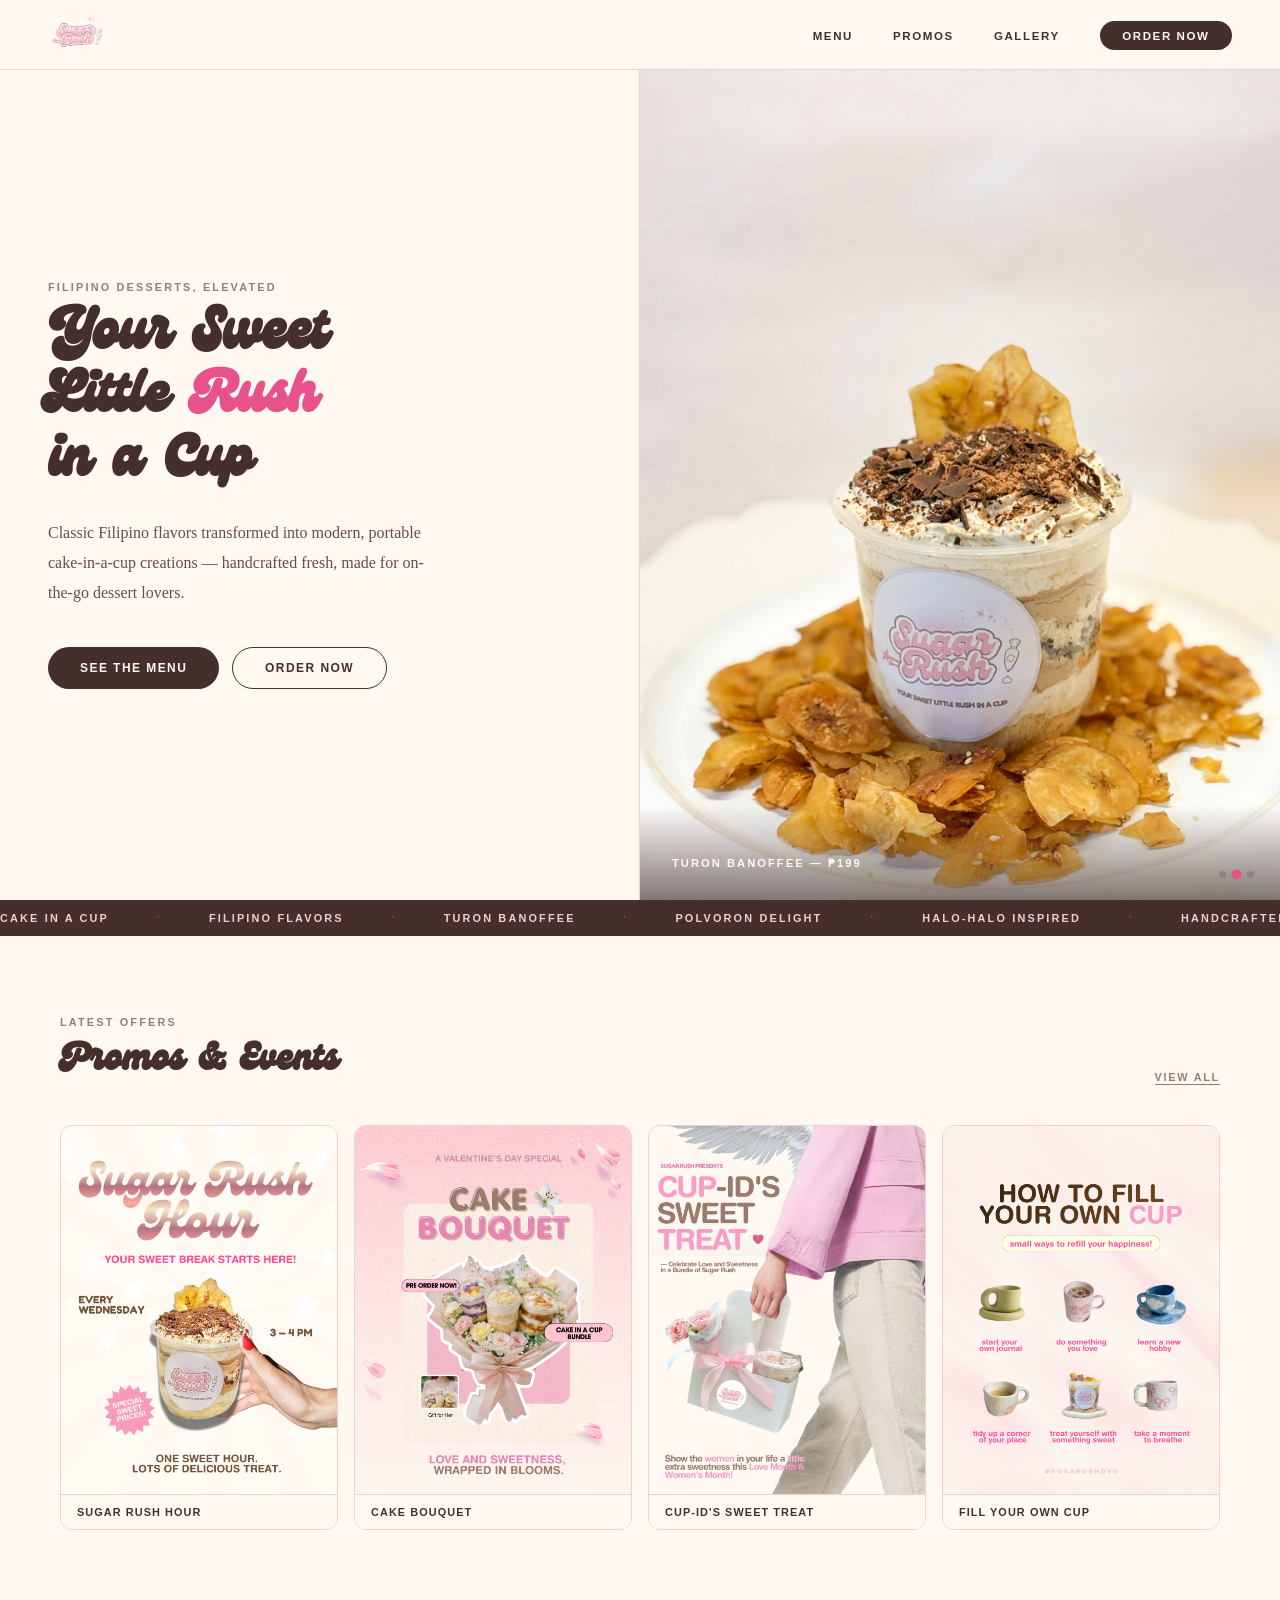
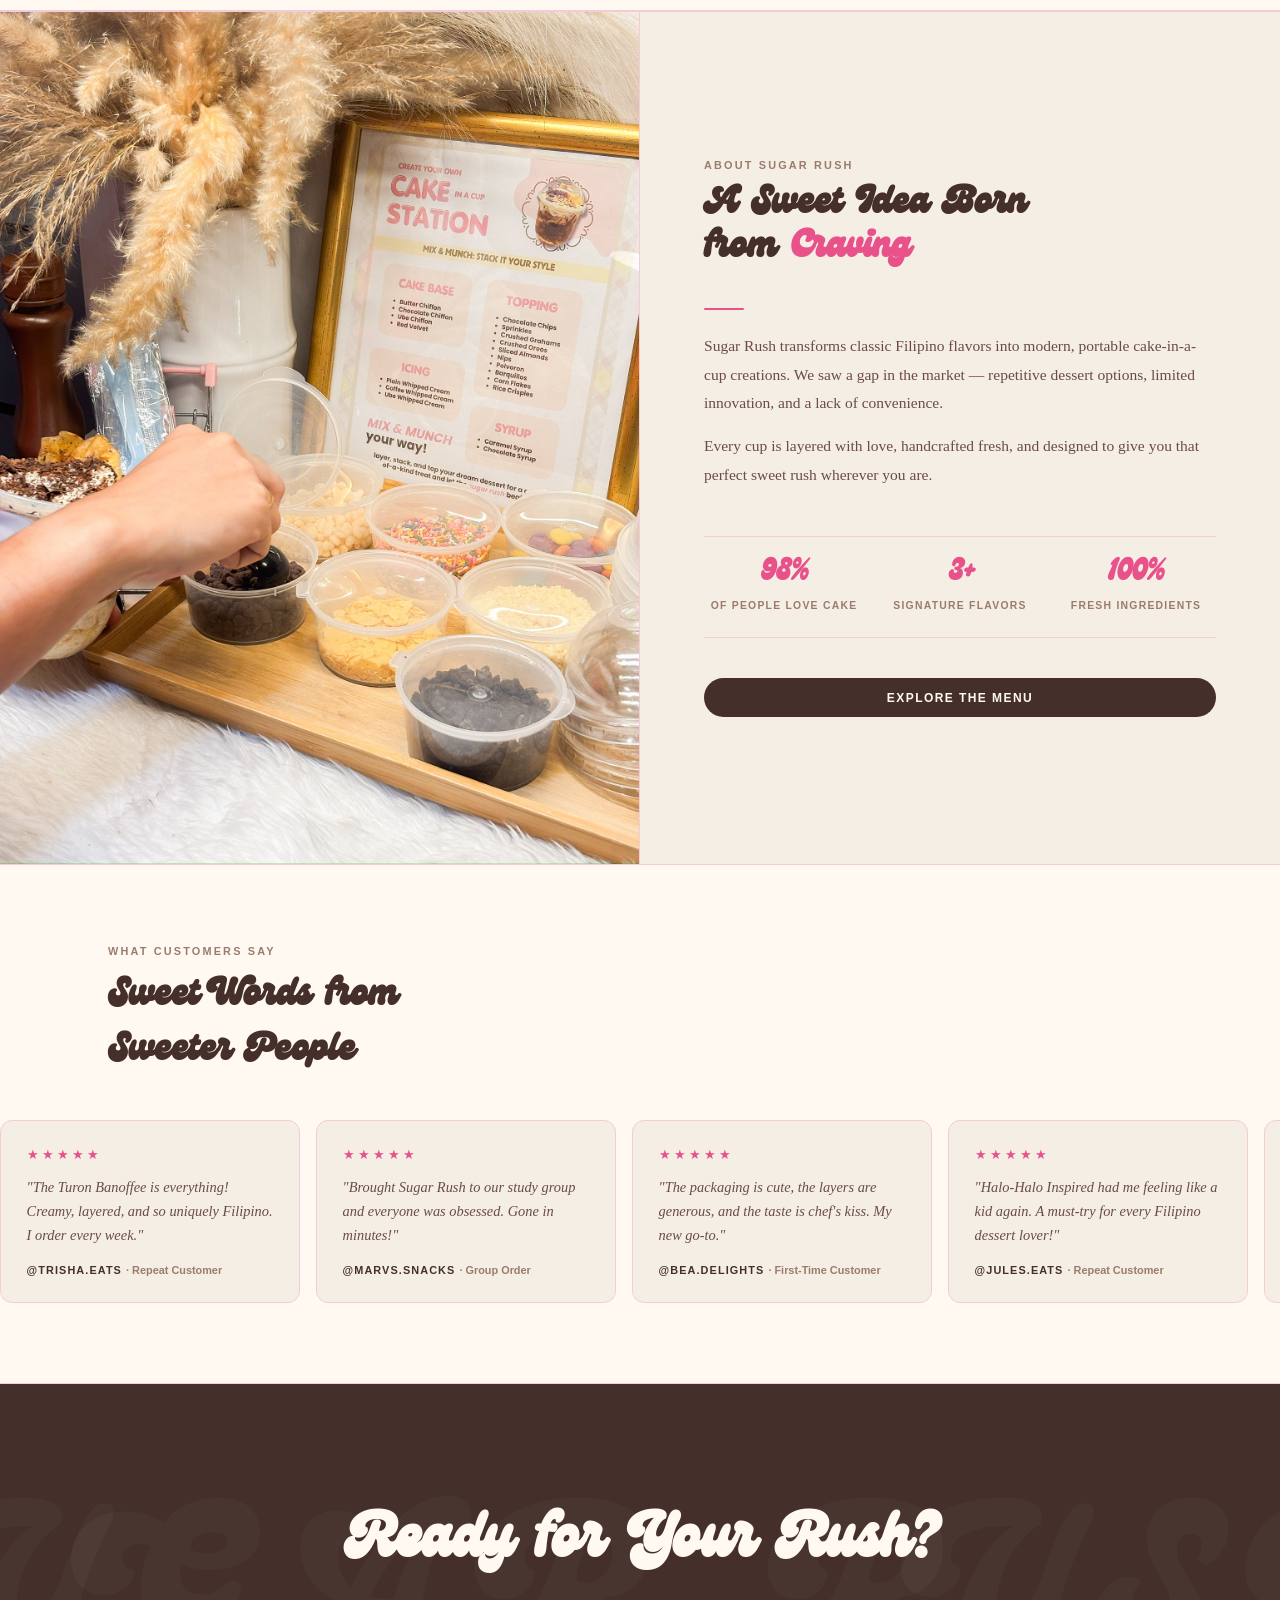
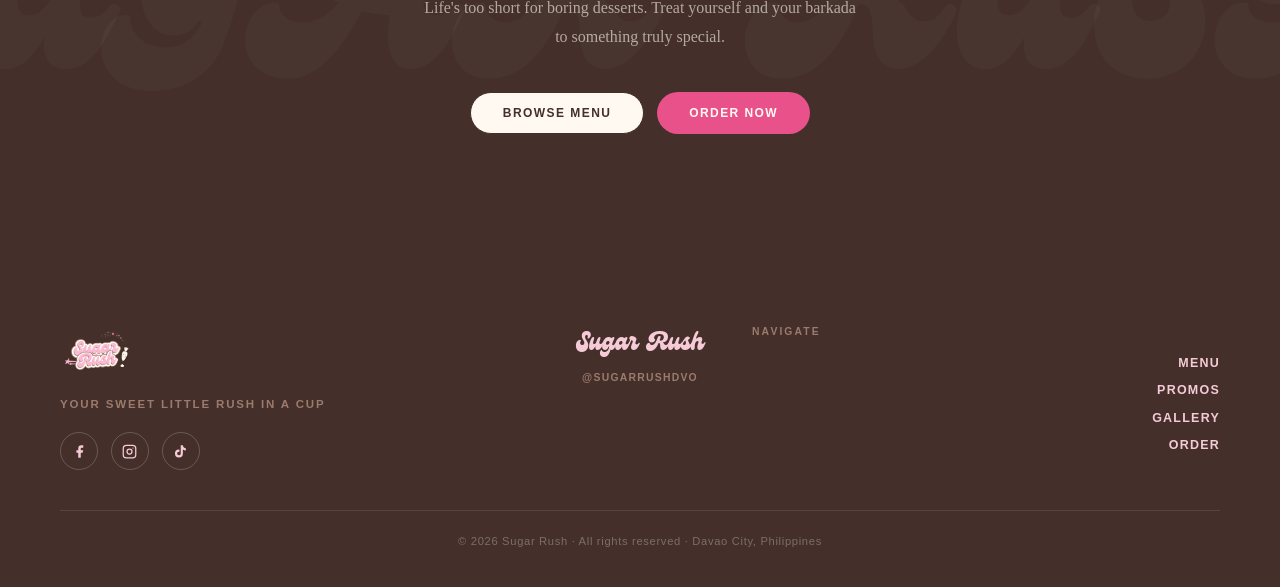
==== index.html @ 7df0c096 "initial commit" ====
<!DOCTYPE html>
<html lang="en">
<head>
  <meta charset="UTF-8">
  <meta name="viewport" content="width=device-width, initial-scale=1.0">
  <title>Sugar Rush — Your Sweet Little Rush in a Cup</title>
  <meta name="description" content="Sugar Rush transforms classic Filipino flavors into modern, portable cake-in-a-cup creations. Handcrafted daily in Davao City.">
  <link rel="stylesheet" href="styles.css">
</head>
<body>

  <!-- NAV -->
  <nav id="navbar">
    <a href="index.html" class="nav-logo"><img src="images/logo.png" alt="Sugar Rush"></a>
    <ul class="nav-links">
      <li><a href="menu.html">Menu</a></li>
      <li><a href="promos.html">Promos</a></li>
      <li><a href="gallery.html">Gallery</a></li>
      <li><a href="order.html" class="nav-cta">Order Now</a></li>
    </ul>
    <button class="nav-burger" id="navBurger">☰</button>
  </nav>
  <div class="mobile-drawer" id="mobileDrawer">
    <ul>
      <li><a href="menu.html">Menu</a></li>
      <li><a href="promos.html">Promos</a></li>
      <li><a href="gallery.html">Gallery</a></li>
      <li><a href="order.html">Order Now</a></li>
    </ul>
  </div>

  <!-- HERO -->
  <section class="hero">

    <!-- Right: slideshow — first in DOM so image appears first on mobile -->
    <div class="hero-slideshow-panel">
      <div class="hero-slide active">
        <img src="images/products/halo_halo_inspired.jpg" alt="Halo-Halo Inspired">
        <div class="hero-slide-caption"><span>Halo-Halo Inspired — ₱189</span></div>
      </div>
      <div class="hero-slide">
        <img src="images/products/turon_banoffee.jpg" alt="Turon Banoffee">
        <div class="hero-slide-caption"><span>Turon Banoffee — ₱199</span></div>
      </div>
      <div class="hero-slide">
        <img src="images/products/polvoron_delight.jpg" alt="Polvoron Delight">
        <div class="hero-slide-caption"><span>Polvoron Delight — ₱189</span></div>
      </div>
      <div class="hero-slide-dots slide-dots">
        <button class="dot active" data-idx="0"></button>
        <button class="dot" data-idx="1"></button>
        <button class="dot" data-idx="2"></button>
      </div>
    </div>

    <!-- Left: text — pushed below image on mobile via CSS order -->
    <div class="hero-text-panel">
      <span class="eyebrow">Filipino Desserts, Elevated</span>
      <h1 class="hero-title">Your Sweet<br>Little <span>Rush</span><br>in a Cup</h1>
      <p class="hero-sub">Classic Filipino flavors transformed into modern, portable cake-in-a-cup creations — handcrafted fresh, made for on-the-go dessert lovers.</p>
      <div class="hero-btns">
        <a href="menu.html" class="btn btn-dark">See the Menu</a>
        <a href="order.html" class="btn btn-outline">Order Now</a>
      </div>
    </div>

  </section>

  <!-- MARQUEE -->
  <div class="marquee-wrap">
    <div class="marquee-track">
      <span>Cake in a Cup</span><span class="dot-sep">·</span>
      <span>Filipino Flavors</span><span class="dot-sep">·</span>
      <span>Turon Banoffee</span><span class="dot-sep">·</span>
      <span>Polvoron Delight</span><span class="dot-sep">·</span>
      <span>Halo-Halo Inspired</span><span class="dot-sep">·</span>
      <span>Handcrafted Daily</span><span class="dot-sep">·</span>
      <span>@sugarrushdvo</span><span class="dot-sep">·</span>
      <span>Cake in a Cup</span><span class="dot-sep">·</span>
      <span>Filipino Flavors</span><span class="dot-sep">·</span>
      <span>Turon Banoffee</span><span class="dot-sep">·</span>
      <span>Polvoron Delight</span><span class="dot-sep">·</span>
      <span>Halo-Halo Inspired</span><span class="dot-sep">·</span>
      <span>Handcrafted Daily</span><span class="dot-sep">·</span>
      <span>@sugarrushdvo</span><span class="dot-sep">·</span>
    </div>
  </div>

  <!-- PROMOS STRIP -->
  <section class="promo-strip">
    <div class="promo-strip-inner">
      <div class="strip-header reveal">
        <div class="strip-header-left">
          <span class="eyebrow">Latest Offers</span>
          <h2>Promos & Events</h2>
        </div>
        <a href="promos.html" class="strip-view-all">View All</a>
      </div>
      <div class="promo-cards reveal">
        <a href="promos.html" class="promo-card">
          <img src="images/promos/rush_hour.png" alt="Sugar Rush Hour">
          <div class="promo-card-label">Sugar Rush Hour</div>
        </a>
        <a href="promos.html" class="promo-card">
          <img src="images/promos/cake_bouquet.png" alt="Cake Bouquet">
          <div class="promo-card-label">Cake Bouquet</div>
        </a>
        <a href="promos.html" class="promo-card">
          <img src="images/promos/cupids.png" alt="Cup-id's Sweet Treat">
          <div class="promo-card-label">Cup-id's Sweet Treat</div>
        </a>
        <a href="promos.html" class="promo-card">
          <img src="images/promos/fill_your_cup.png" alt="Fill Your Own Cup">
          <div class="promo-card-label">Fill Your Own Cup</div>
        </a>
      </div>
    </div>
  </section>

  <!-- ABOUT TEASER -->
  <div class="about-teaser">
    <div class="about-teaser-img reveal">
      <img src="images/gallery/station1.jpg" alt="Sugar Rush Cake Station">
    </div>
    <div class="about-teaser-text reveal">
      <span class="eyebrow">About Sugar Rush</span>
      <h2>A Sweet Idea Born<br>from <span>Craving</span></h2>
      <div class="rule"></div>
      <p>Sugar Rush transforms classic Filipino flavors into modern, portable cake-in-a-cup creations. We saw a gap in the market — repetitive dessert options, limited innovation, and a lack of convenience.</p>
      <p>Every cup is layered with love, handcrafted fresh, and designed to give you that perfect sweet rush wherever you are.</p>
      <div class="stat-row">
        <div class="stat-item">
          <strong>98%</strong>
          <small>of people love cake</small>
        </div>
        <div class="stat-item">
          <strong>3+</strong>
          <small>Signature Flavors</small>
        </div>
        <div class="stat-item">
          <strong>100%</strong>
          <small>Fresh Ingredients</small>
        </div>
      </div>
      <a href="menu.html" class="btn btn-dark">Explore the Menu</a>
    </div>
  </div>

  <!-- REVIEWS -->
  <section class="reviews-section">
    <div class="reviews-section-header reveal">
      <span class="eyebrow">What Customers Say</span>
      <h2>Sweet Words from<br>Sweeter People</h2>
    </div>
    <div class="reviews-ticker">
      <div class="review-card"><div class="review-stars">★★★★★</div><p class="review-text">"The Turon Banoffee is everything! Creamy, layered, and so uniquely Filipino. I order every week."</p><div class="reviewer">@trisha.eats <span class="reviewer-tag">· Repeat Customer</span></div></div>
      <div class="review-card"><div class="review-stars">★★★★★</div><p class="review-text">"Brought Sugar Rush to our study group and everyone was obsessed. Gone in minutes!"</p><div class="reviewer">@marvs.snacks <span class="reviewer-tag">· Group Order</span></div></div>
      <div class="review-card"><div class="review-stars">★★★★★</div><p class="review-text">"The packaging is cute, the layers are generous, and the taste is chef's kiss. My new go-to."</p><div class="reviewer">@bea.delights <span class="reviewer-tag">· First-Time Customer</span></div></div>
      <div class="review-card"><div class="review-stars">★★★★★</div><p class="review-text">"Halo-Halo Inspired had me feeling like a kid again. A must-try for every Filipino dessert lover!"</p><div class="reviewer">@jules.eats <span class="reviewer-tag">· Repeat Customer</span></div></div>
      <div class="review-card"><div class="review-stars">★★★★★</div><p class="review-text">"The Cake Bouquet was such a hit for my bestie's birthday. 10/10 would order again."</p><div class="reviewer">@camille.sweets <span class="reviewer-tag">· Gift Order</span></div></div>
      <!-- duplicate for loop -->
      <div class="review-card"><div class="review-stars">★★★★★</div><p class="review-text">"The Turon Banoffee is everything! Creamy, layered, and so uniquely Filipino. I order every week."</p><div class="reviewer">@trisha.eats <span class="reviewer-tag">· Repeat Customer</span></div></div>
      <div class="review-card"><div class="review-stars">★★★★★</div><p class="review-text">"Brought Sugar Rush to our study group and everyone was obsessed. Gone in minutes!"</p><div class="reviewer">@marvs.snacks <span class="reviewer-tag">· Group Order</span></div></div>
      <div class="review-card"><div class="review-stars">★★★★★</div><p class="review-text">"The packaging is cute, the layers are generous, and the taste is chef's kiss. My new go-to."</p><div class="reviewer">@bea.delights <span class="reviewer-tag">· First-Time Customer</span></div></div>
      <div class="review-card"><div class="review-stars">★★★★★</div><p class="review-text">"Halo-Halo Inspired had me feeling like a kid again. A must-try for every Filipino dessert lover!"</p><div class="reviewer">@jules.eats <span class="reviewer-tag">· Repeat Customer</span></div></div>
      <div class="review-card"><div class="review-stars">★★★★★</div><p class="review-text">"The Cake Bouquet was such a hit for my bestie's birthday. 10/10 would order again."</p><div class="reviewer">@camille.sweets <span class="reviewer-tag">· Gift Order</span></div></div>
    </div>
  </section>

  <!-- CTA -->
  <section class="cta-block">
    <h2>Ready for Your Rush?</h2>
    <p>Life's too short for boring desserts. Treat yourself and your barkada to something truly special.</p>
    <div class="cta-btns">
      <a href="menu.html" class="btn btn-white">Browse Menu</a>
      <a href="order.html" class="btn btn-pink">Order Now</a>
    </div>
  </section>

  <!-- FOOTER -->
  <footer>
    <div class="footer-inner">
      <div class="footer-col-left">
        <div class="footer-logo-wrap"><img src="images/logo.png" alt="Sugar Rush"></div>
        <p class="footer-tagline">Your Sweet Little Rush in a Cup</p>
        <div class="footer-socials">
          <a href="https://facebook.com/sugarrushdvo" target="_blank" class="social-btn" aria-label="Facebook"><svg viewBox="0 0 24 24" fill="currentColor"><path d="M18 2h-3a5 5 0 00-5 5v3H7v4h3v8h4v-8h3l1-4h-4V7a1 1 0 011-1h3z"/></svg></a>
          <a href="https://instagram.com/sugarrushdvo" target="_blank" class="social-btn" aria-label="Instagram"><svg viewBox="0 0 24 24" fill="none" stroke="currentColor" stroke-width="2"><rect x="2" y="2" width="20" height="20" rx="5"/><circle cx="12" cy="12" r="4"/><circle cx="17.5" cy="6.5" r="1" fill="currentColor" stroke="none"/></svg></a>
          <a href="https://tiktok.com/@sugarrushdvo" target="_blank" class="social-btn" aria-label="TikTok"><svg viewBox="0 0 24 24" fill="currentColor"><path d="M19.59 6.69a4.83 4.83 0 01-3.77-4.25V2h-3.45v13.67a2.89 2.89 0 01-2.88 2.5 2.89 2.89 0 01-2.89-2.89 2.89 2.89 0 012.89-2.89c.28 0 .54.04.79.1V9.01a6.32 6.32 0 00-.79-.05 6.34 6.34 0 00-6.34 6.34 6.34 6.34 0 006.34 6.34 6.34 6.34 0 006.33-6.34V8.69a8.17 8.17 0 004.79 1.54V6.79a4.84 4.84 0 01-1.02-.1z"/></svg></a>
        </div>
      </div>
      <div class="footer-col-center">
        <span class="footer-brand">Sugar Rush</span>
        <span style="font-size:.65rem;font-weight:700;letter-spacing:.12em;text-transform:uppercase;color:var(--taupe);">@sugarrushdvo</span>
      </div>
      <div class="footer-col-right">
        <span class="footer-nav-label">Navigate</span>
        <ul class="footer-nav">
          <li><a href="menu.html">Menu</a></li>
          <li><a href="promos.html">Promos</a></li>
          <li><a href="gallery.html">Gallery</a></li>
          <li><a href="order.html">Order</a></li>
        </ul>
      </div>
    </div>
    <p class="footer-copy">© 2026 Sugar Rush · All rights reserved · Davao City, Philippines</p>
  </footer>

  <script src="script.js"></script>
</body>
</html>
---- styles.css ----
/* =============================================
   SUGAR RUSH — styles.css (v5)
   Inspired by shhhmatcha.com: minimal, editorial,
   lots of white space, clean typography.

   Brand Colors:
   --pink-light:  #F5CBD7
   --pink:        #FCB8D5
   --pink-vivid:  #E8518A
   --cream:       #FFF9F1
   --cream-dark:  #F5EEE4
   --yellow:      #FFFFE3
   --taupe:       #9B7B6C
   --brown:       #442F2A

   Fonts:
   - Headings: Genty (self-hosted, place Genty.ttf in /fonts/)
   - Body/readable: Bitter (Google Fonts serif)
   - UI labels/caps: Nunito (Google Fonts sans)
============================================= */

/* Genty — official brand script font
   Download from dafont.com/genty.font
   and place the .ttf file in the /fonts/ folder */
@font-face {
  font-family: 'Genty';
  src: url('fonts/Genty.ttf') format('truetype');
  font-weight: normal;
  font-style: normal;
  font-display: swap;
}

@import url('https://fonts.googleapis.com/css2?family=Bitter:ital,wght@0,400;0,500;0,700;1,400&family=Nunito:wght@400;600;700;800;900&display=swap');

:root {
  --pink:        #FCB8D5;
  --pink-light:  #F5CBD7;
  --pink-vivid:  #E8518A;
  --cream:       #FFF9F1;
  --cream-dark:  #F5EEE4;
  --yellow:      #FFFFE3;
  --taupe:       #9B7B6C;
  --brown:       #442F2A;
  --brown-mid:   #6b4c45;
  --black:       #1a1a1a;
  --ease:        cubic-bezier(.4,0,.2,1);

  --nav-h: 70px;
}

*, *::before, *::after { margin: 0; padding: 0; box-sizing: border-box; }
html { scroll-behavior: smooth; font-size: 16px; }
body {
  background: var(--cream);
  color: var(--brown);
  font-family: 'Nunito', sans-serif;
  overflow-x: hidden;
  -webkit-font-smoothing: antialiased;
}
img  { display: block; max-width: 100%; }
a    { color: inherit; text-decoration: none; }
ul   { list-style: none; }

/* ═══════════════════════════════════
   NAV
═══════════════════════════════════ */
nav {
  position: fixed;
  inset: 0 0 auto;
  z-index: 300;
  height: var(--nav-h);
  display: flex;
  align-items: center;
  justify-content: space-between;
  padding: 0 3rem;
  background: rgba(255,249,241,0.96);
  backdrop-filter: blur(16px);
  -webkit-backdrop-filter: blur(16px);
  border-bottom: 1.5px solid var(--pink-light);
  transition: box-shadow .3s var(--ease);
}
nav.scrolled { box-shadow: 0 2px 20px rgba(68,47,42,.08); }

.nav-logo img {
  height: 44px;
  width: auto;
  object-fit: contain;
  display: block;
}

.nav-links {
  display: flex;
  align-items: center;
  gap: 2.5rem;
}
.nav-links a {
  font-size: .72rem;
  font-weight: 800;
  letter-spacing: .14em;
  text-transform: uppercase;
  color: var(--brown);
  position: relative;
  transition: color .2s;
}
.nav-links a:not(.nav-cta)::after {
  content: '';
  position: absolute;
  bottom: -2px; left: 0;
  width: 0; height: 1.5px;
  background: var(--pink-vivid);
  transition: width .25s var(--ease);
}
.nav-links a:not(.nav-cta):hover::after,
.nav-links a.active::after { width: 100%; }
.nav-links a:hover, .nav-links a.active { color: var(--pink-vivid); }

.nav-cta {
  font-size: .72rem;
  font-weight: 800;
  letter-spacing: .14em;
  text-transform: uppercase;
  color: var(--cream) !important;
  background: var(--brown);
  padding: .55rem 1.4rem;
  border-radius: 100px;
  transition: background .2s, transform .2s !important;
}
.nav-cta::after { display: none !important; }
.nav-cta:hover { background: var(--pink-vivid) !important; transform: translateY(-1px); }

.nav-burger {
  display: none;
  background: none;
  border: 1.5px solid var(--brown);
  border-radius: 6px;
  font-size: 1.1rem;
  padding: .3rem .6rem;
  cursor: pointer;
  color: var(--brown);
  line-height: 1;
}

.mobile-drawer {
  display: none;
  position: fixed;
  top: var(--nav-h);
  left: 0; right: 0;
  z-index: 299;
  background: var(--cream);
  border-bottom: 1.5px solid var(--pink-light);
  padding: 1.5rem 2rem 2rem;
  transform: translateY(-110%);
  transition: transform .3s var(--ease);
}
.mobile-drawer.open { transform: translateY(0); }
.mobile-drawer ul { display: flex; flex-direction: column; gap: 1.2rem; }
.mobile-drawer a {
  font-size: .9rem;
  font-weight: 800;
  letter-spacing: .12em;
  text-transform: uppercase;
  color: var(--brown);
  transition: color .2s;
}
.mobile-drawer a:hover { color: var(--pink-vivid); }

/* ═══════════════════════════════════
   MARQUEE
═══════════════════════════════════ */
.marquee-wrap {
  background: var(--brown);
  overflow: hidden;
  padding: .75rem 0;
}
.marquee-track {
  display: flex;
  gap: 3rem;
  white-space: nowrap;
  animation: marqueeScroll 28s linear infinite;
}
.marquee-track:hover { animation-play-state: paused; }
.marquee-track span {
  font-size: .68rem;
  font-weight: 800;
  letter-spacing: .2em;
  text-transform: uppercase;
  color: var(--pink-light);
  flex-shrink: 0;
}
.marquee-track span.dot-sep {
  color: var(--pink-vivid);
  font-size: .5rem;
}

/* ═══════════════════════════════════
   BUTTONS
═══════════════════════════════════ */
.btn {
  display: inline-flex;
  align-items: center;
  justify-content: center;
  gap: .5rem;
  font-family: 'Nunito', sans-serif;
  font-weight: 800;
  font-size: .75rem;
  letter-spacing: .12em;
  text-transform: uppercase;
  border-radius: 100px;
  cursor: pointer;
  transition: background .22s var(--ease), color .22s var(--ease), transform .22s var(--ease);
  text-decoration: none;
  border: none;
  padding: .8rem 2rem;
}
.btn-dark {
  background: var(--brown);
  color: var(--cream);
}
.btn-dark:hover { background: var(--pink-vivid); transform: translateY(-1px); }

.btn-outline {
  background: transparent;
  color: var(--brown);
  border: 1.5px solid var(--brown);
}
.btn-outline:hover { background: var(--brown); color: var(--cream); }

.btn-pink {
  background: var(--pink-vivid);
  color: var(--cream);
}
.btn-pink:hover { background: var(--brown); transform: translateY(-1px); }

.btn-white {
  background: var(--cream);
  color: var(--brown);
  border: 1.5px solid var(--brown);
}
.btn-white:hover { background: var(--brown); color: var(--cream); }

/* ═══════════════════════════════════
   TYPOGRAPHY HELPERS
═══════════════════════════════════ */
.eyebrow {
  display: block;
  font-size: .68rem;
  font-weight: 800;
  letter-spacing: .2em;
  text-transform: uppercase;
  color: var(--taupe);
  margin-bottom: .8rem;
}
.heading-script {
  font-family: 'Genty', cursive;
  line-height: 1.1;
  color: var(--brown);
}
.heading-script.pink {
  color: var(--pink-vivid);
  text-shadow: 2px 2px 0 rgba(68,47,42,.12);
}
.body-text {
  font-family: 'Bitter', serif;
  font-size: 1rem;
  line-height: 1.85;
  color: var(--brown-mid);
}
.rule {
  width: 40px;
  height: 2px;
  background: var(--pink-vivid);
  border-radius: 2px;
  margin: 1rem 0 1.4rem;
}

/* ═══════════════════════════════════
   FOOTER
═══════════════════════════════════ */
footer {
  background: var(--brown);
  color: var(--cream);
  padding: 4rem 3rem 2.5rem;
}
.footer-inner {
  max-width: 1160px;
  margin: 0 auto;
  display: grid;
  grid-template-columns: 1fr auto 1fr;
  gap: 3rem;
  align-items: start;
  padding-bottom: 2.5rem;
  border-bottom: 1px solid rgba(255,255,255,.1);
  margin-bottom: 1.5rem;
}
.footer-col-left {}
.footer-logo-wrap { margin-bottom: 1rem; }
.footer-logo-wrap img { height: 56px; object-fit: contain; border-radius: 8px; }
.footer-tagline {
  font-size: .72rem;
  font-weight: 700;
  letter-spacing: .16em;
  text-transform: uppercase;
  color: var(--taupe);
  margin-bottom: 1.4rem;
}
.footer-socials { display: flex; gap: .8rem; }
.social-btn {
  width: 38px; height: 38px;
  border-radius: 50%;
  border: 1.5px solid rgba(255,255,255,.2);
  display: flex; align-items: center; justify-content: center;
  color: var(--pink-light);
  transition: border-color .2s, background .2s;
}
.social-btn svg { width: 15px; height: 15px; }
.social-btn:hover { border-color: var(--pink); background: rgba(252,184,213,.1); }

.footer-col-center { text-align: center; }
.footer-brand {
  font-family: 'Genty', cursive;
  font-size: 1.6rem;
  color: var(--pink-light);
  display: block;
  margin-bottom: .3rem;
}

.footer-col-right {}
.footer-nav-label {
  font-size: .65rem;
  font-weight: 800;
  letter-spacing: .2em;
  text-transform: uppercase;
  color: var(--taupe);
  margin-bottom: 1rem;
  display: block;
}
.footer-nav {
  display: flex;
  flex-direction: column;
  gap: .6rem;
  align-items: flex-end;
}
.footer-nav a {
  font-size: .78rem;
  font-weight: 700;
  letter-spacing: .1em;
  text-transform: uppercase;
  color: var(--pink-light);
  transition: color .2s;
}
.footer-nav a:hover { color: var(--cream); }

.footer-copy {
  max-width: 1160px;
  margin: 0 auto;
  font-size: .7rem;
  color: rgba(255,255,255,.3);
  letter-spacing: .06em;
  text-align: center;
}

/* ═══════════════════════════════════
   SCROLL REVEAL
═══════════════════════════════════ */
.reveal {
  opacity: 0;
  transform: translateY(24px);
  transition: opacity .7s var(--ease), transform .7s var(--ease);
}
.reveal.visible { opacity: 1; transform: translateY(0); }

/* ═══════════════════════════════════
   ANIMATIONS
═══════════════════════════════════ */
@keyframes slideUp       { from{opacity:0;transform:translateY(28px)} to{opacity:1;transform:translateY(0)} }
@keyframes floatIn       { from{opacity:0;transform:translateY(40px) scale(.97)} to{opacity:1;transform:translateY(0) scale(1)} }
@keyframes marqueeScroll { from{transform:translateX(0)} to{transform:translateX(-50%)} }
@keyframes tickerScroll  { from{transform:translateX(0)} to{transform:translateX(-50%)} }
@keyframes fadeUp        { from{opacity:0;transform:translateY(16px)} to{opacity:1;transform:translateY(0)} }
@keyframes fadeIn        { from{opacity:0} to{opacity:1} }

/* ═══════════════════════════════════
   SLIDESHOW DOTS
═══════════════════════════════════ */
.slide-dots {
  display: flex;
  gap: .5rem;
  justify-content: center;
}
.dot {
  width: 7px; height: 7px;
  border-radius: 50%; padding: 0;
  background: rgba(68,47,42,.2);
  border: none;
  cursor: pointer;
  transition: background .2s, transform .2s;
}
.dot.active { background: var(--pink-vivid); transform: scale(1.4); }

/* ═══════════════════════════════════
   PAGE HERO (inner pages)
═══════════════════════════════════ */
.page-hero {
  padding: calc(var(--nav-h) + 4rem) 3rem 4rem;
  border-bottom: 1.5px solid var(--pink-light);
}
.page-hero-inner { max-width: 1160px; margin: 0 auto; }
.page-hero .eyebrow { animation: slideUp .6s ease both; }
.page-hero h1 {
  font-family: 'Genty', cursive;
  font-size: clamp(2.4rem,5vw,4rem);
  color: var(--brown);
  line-height: 1.1;
  margin-bottom: .8rem;
  animation: slideUp .7s .05s ease both;
}
.page-hero p {
  font-family: 'Bitter', serif;
  color: var(--brown-mid);
  font-size: 1rem;
  line-height: 1.8;
  max-width: 480px;
  animation: slideUp .8s .1s ease both;
}

/* ═══════════════════════════════════════════
   INDEX — HERO
═══════════════════════════════════════════ */
.hero {
  min-height: 100vh;
  display: grid;
  grid-template-columns: 1fr 1fr;
  padding-top: var(--nav-h);
  overflow: hidden;
}

/* On desktop: text left, image right regardless of DOM order */
.hero-text-panel    { order: 1; }
.hero-slideshow-panel { order: 2; }

/* Left panel — text */
.hero-text-panel {
  display: flex;
  flex-direction: column;
  justify-content: center;
  padding: 5rem 4rem 5rem 3rem;
  border-right: 1.5px solid var(--pink-light);
}
.hero-text-panel .eyebrow { animation: slideUp .6s ease both; }
.hero-title {
  font-family: 'Genty', cursive;
  font-size: clamp(2.8rem,4.5vw,4.5rem);
  line-height: 1.1;
  color: var(--brown);
  margin-bottom: 1.4rem;
  animation: slideUp .7s .05s ease both;
}
.hero-title span { color: var(--pink-vivid); }
.hero-sub {
  font-family: 'Bitter', serif;
  font-size: 1rem;
  color: var(--brown-mid);
  line-height: 1.85;
  max-width: 380px;
  margin-bottom: 2.5rem;
  animation: slideUp .8s .1s ease both;
}
.hero-btns {
  display: flex;
  gap: .8rem;
  flex-wrap: wrap;
  animation: slideUp .9s .15s ease both;
}

/* Right panel — slideshow */
.hero-slideshow-panel {
  position: relative;
  overflow: hidden;
  background: var(--cream-dark);
}
.hero-slide {
  position: absolute; inset: 0;
  opacity: 0;
  transition: opacity .55s ease;
}
.hero-slide.active { opacity: 1; }
.hero-slide img { width: 100%; height: 100%; object-fit: cover; }
.hero-slide-caption {
  position: absolute; bottom: 0; left: 0; right: 0;
  padding: 3rem 2rem 1.8rem;
  background: linear-gradient(transparent, rgba(68,47,42,.65));
}
.hero-slide-caption span {
  font-size: .7rem;
  font-weight: 800;
  letter-spacing: .18em;
  text-transform: uppercase;
  color: var(--cream);
}
.hero-slide-dots {
  position: absolute;
  bottom: 1.4rem; right: 1.6rem;
  display: flex; gap: .45rem;
}

/* ═══════════════════════════════════════════
   INDEX — PROMO STRIP
═══════════════════════════════════════════ */
.promo-strip {
  padding: 5rem 3rem;
  border-bottom: 1.5px solid var(--pink-light);
}
.promo-strip-inner { max-width: 1160px; margin: 0 auto; }
.strip-header {
  display: flex;
  align-items: flex-end;
  justify-content: space-between;
  margin-bottom: 2.5rem;
}
.strip-header-left h2 {
  font-family: 'Genty', cursive;
  font-size: clamp(1.6rem,3vw,2.4rem);
  color: var(--brown);
  line-height: 1.15;
}
.strip-view-all {
  font-size: .68rem;
  font-weight: 800;
  letter-spacing: .16em;
  text-transform: uppercase;
  color: var(--taupe);
  border-bottom: 1.5px solid currentColor;
  padding-bottom: 1px;
  transition: color .2s;
}
.strip-view-all:hover { color: var(--pink-vivid); }

.promo-cards {
  display: grid;
  grid-template-columns: repeat(4,1fr);
  gap: 1rem;
}
.promo-card {
  display: block;
  border-radius: 12px;
  overflow: hidden;
  border: 1.5px solid var(--pink-light);
  transition: transform .25s var(--ease), border-color .25s;
}
.promo-card:hover { transform: translateY(-4px); border-color: var(--pink-vivid); }
.promo-card img { width: 100%; aspect-ratio: 3/4; object-fit: cover; display: block; }
.promo-card-label {
  padding: .7rem 1rem;
  font-size: .68rem;
  font-weight: 800;
  letter-spacing: .1em;
  text-transform: uppercase;
  color: var(--brown);
  background: var(--cream);
  border-top: 1.5px solid var(--pink-light);
}

/* ═══════════════════════════════════════════
   INDEX — ABOUT TEASER
═══════════════════════════════════════════ */
.about-teaser {
  display: grid;
  grid-template-columns: 1fr 1fr;
  min-height: 600px;
  border-top: 1.5px solid var(--pink-light);
  border-bottom: 1.5px solid var(--pink-light);
}
.about-teaser-img {
  overflow: hidden;
  border-right: 1.5px solid var(--pink-light);
}
.about-teaser-img img { width: 100%; height: 100%; object-fit: cover; transition: transform .6s ease; }
.about-teaser-img:hover img { transform: scale(1.04); }
.about-teaser-text {
  display: flex;
  flex-direction: column;
  justify-content: center;
  padding: 5rem 4rem;
  background: var(--cream-dark);
}
.about-teaser-text h2 {
  font-family: 'Genty', cursive;
  font-size: clamp(1.8rem,3vw,2.8rem);
  color: var(--brown);
  line-height: 1.15;
  margin-bottom: 1.2rem;
}
.about-teaser-text h2 span { color: var(--pink-vivid); }
.about-teaser-text p {
  font-family: 'Bitter', serif;
  color: var(--brown-mid);
  line-height: 1.85;
  font-size: .97rem;
  margin-bottom: .9rem;
}
.stat-row {
  display: grid;
  grid-template-columns: repeat(3,1fr);
  gap: 1rem;
  margin: 2rem 0 2.5rem;
  padding: 1.5rem 0;
  border-top: 1.5px solid var(--pink-light);
  border-bottom: 1.5px solid var(--pink-light);
}
.stat-item { text-align: center; }
.stat-item strong {
  display: block;
  font-family: 'Genty', cursive;
  font-size: 1.8rem;
  color: var(--pink-vivid);
  line-height: 1;
  margin-bottom: .3rem;
}
.stat-item small {
  font-size: .65rem;
  font-weight: 800;
  letter-spacing: .12em;
  text-transform: uppercase;
  color: var(--taupe);
}

/* ═══════════════════════════════════════════
   INDEX — REVIEWS TICKER
═══════════════════════════════════════════ */
.reviews-section {
  padding: 5rem 0;
  border-bottom: 1.5px solid var(--pink-light);
  overflow: hidden;
}
.reviews-section-header {
  max-width: 1160px;
  margin: 0 auto 2.5rem;
  padding: 0 3rem;
}
.reviews-section-header h2 {
  font-family: 'Genty', cursive;
  font-size: clamp(1.6rem,3vw,2.4rem);
  color: var(--brown);
}
.reviews-ticker {
  display: flex;
  gap: 1rem;
  animation: tickerScroll 40s linear infinite;
}
.reviews-ticker:hover { animation-play-state: paused; }
.review-card {
  flex-shrink: 0;
  width: 300px;
  background: var(--cream-dark);
  border: 1.5px solid var(--pink-light);
  border-radius: 12px;
  padding: 1.6rem;
}
.review-stars {
  font-size: .8rem;
  letter-spacing: 3px;
  color: var(--pink-vivid);
  margin-bottom: .8rem;
}
.review-text {
  font-family: 'Bitter', serif;
  font-style: italic;
  font-size: .9rem;
  color: var(--brown-mid);
  line-height: 1.7;
  margin-bottom: 1rem;
}
.reviewer {
  font-size: .68rem;
  font-weight: 800;
  letter-spacing: .1em;
  text-transform: uppercase;
  color: var(--brown);
}
.reviewer-tag {
  font-weight: 600;
  color: var(--taupe);
  text-transform: none;
  letter-spacing: 0;
}

/* ═══════════════════════════════════════════
   INDEX — CTA
═══════════════════════════════════════════ */
.cta-block {
  padding: 8rem 3rem;
  text-align: center;
  background: var(--brown);
  position: relative;
  overflow: hidden;
}
.cta-block::before {
  content: 'SUGAR RUSH';
  position: absolute;
  font-family: 'Genty', cursive;
  font-size: 18vw;
  color: rgba(255,255,255,.03);
  white-space: nowrap;
  top: 50%; left: 50%;
  transform: translate(-50%,-50%);
  pointer-events: none;
  letter-spacing: .05em;
}
.cta-block h2 {
  font-family: 'Genty', cursive;
  font-size: clamp(2rem,5vw,3.8rem);
  color: var(--cream);
  line-height: 1.1;
  margin-bottom: 1rem;
  position: relative;
}
.cta-block p {
  font-family: 'Bitter', serif;
  font-size: 1rem;
  color: rgba(255,249,241,.6);
  max-width: 440px;
  margin: 0 auto 2.5rem;
  line-height: 1.8;
  position: relative;
}
.cta-btns {
  display: flex;
  gap: .8rem;
  justify-content: center;
  flex-wrap: wrap;
  position: relative;
}

/* ═══════════════════════════════════════════
   MENU PAGE
═══════════════════════════════════════════ */
.product-section {
  padding: 5rem 3rem;
  border-bottom: 1.5px solid var(--pink-light);
}
.product-section:nth-child(even) { background: var(--cream-dark); }

.product-block {
  max-width: 1100px;
  margin: 0 auto;
  display: grid;
  grid-template-columns: 1fr 1fr;
  gap: 5rem;
  align-items: start;
}
.product-block.reverse > .product-images { order: 2; }
.product-block.reverse > .product-info  { order: 1; }

.product-main-img {
  border-radius: 16px;
  overflow: hidden;
  aspect-ratio: 4/5;
  margin-bottom: .6rem;
  border: 1.5px solid var(--pink-light);
}
.product-main-img img {
  width: 100%; height: 100%;
  object-fit: cover;
  transition: transform .5s ease;
}
.product-main-img:hover img { transform: scale(1.04); }

.product-thumbs {
  display: grid;
  grid-template-columns: repeat(3,1fr);
  gap: .5rem;
}
.thumb {
  border-radius: 10px;
  overflow: hidden;
  aspect-ratio: 1;
  border: 1.5px solid var(--pink-light);
  cursor: pointer;
  opacity: .55;
  transition: opacity .2s, border-color .2s;
}
.thumb:hover, .thumb.active { opacity: 1; border-color: var(--pink-vivid); }
.thumb img { width: 100%; height: 100%; object-fit: cover; }

.product-info { padding-top: .5rem; }
.product-tag {
  display: block;
  font-size: .65rem;
  font-weight: 800;
  letter-spacing: .2em;
  text-transform: uppercase;
  color: var(--taupe);
  margin-bottom: .5rem;
}
.product-name {
  font-family: 'Genty', cursive;
  font-size: clamp(1.8rem,3vw,2.6rem);
  color: var(--brown);
  line-height: 1.1;
  margin-bottom: 1rem;
}
.product-price {
  display: inline-block;
  font-family: 'Genty', cursive;
  font-size: 1.6rem;
  color: var(--pink-vivid);
  margin-bottom: 1.6rem;
}
.product-desc {
  font-family: 'Bitter', serif;
  font-size: .97rem;
  color: var(--brown-mid);
  line-height: 1.85;
  margin-bottom: 2rem;
}
.layers-label {
  display: block;
  font-size: .65rem;
  font-weight: 800;
  letter-spacing: .2em;
  text-transform: uppercase;
  color: var(--taupe);
  margin-bottom: .9rem;
}
.layers-list {
  display: flex;
  flex-direction: column;
  gap: .35rem;
  margin-bottom: 2rem;
}
.layers-list li {
  font-family: 'Bitter', serif;
  font-size: .88rem;
  color: var(--brown-mid);
  padding: .5rem .9rem;
  border-left: 2px solid var(--pink-vivid);
  background: var(--cream-dark);
  border-radius: 0 8px 8px 0;
}

/* ═══════════════════════════════════════════
   PROMOS PAGE
═══════════════════════════════════════════ */
.promos-page { padding: 4rem 3rem 6rem; }
.promos-page-inner { max-width: 1100px; margin: 0 auto; }

.promos-grid {
  display: grid;
  grid-template-columns: repeat(2,1fr);
  gap: 1.5rem;
  margin-top: 3rem;
}
.promo-item {
  display: grid;
  grid-template-columns: 1fr 1fr;
  border-radius: 16px;
  overflow: hidden;
  border: 1.5px solid var(--pink-light);
  transition: border-color .25s, transform .25s var(--ease);
}
.promo-item:hover { border-color: var(--pink-vivid); transform: translateY(-3px); }
.promo-item-img { overflow: hidden; }
.promo-item-img img { width: 100%; height: 100%; object-fit: cover; transition: transform .5s ease; }
.promo-item:hover .promo-item-img img { transform: scale(1.05); }
.promo-item-body {
  padding: 2rem 1.8rem;
  display: flex;
  flex-direction: column;
  justify-content: center;
  background: var(--cream-dark);
}
.promo-item-tag {
  font-size: .65rem;
  font-weight: 800;
  letter-spacing: .2em;
  text-transform: uppercase;
  color: var(--taupe);
  margin-bottom: .5rem;
}
.promo-item-title {
  font-family: 'Genty', cursive;
  font-size: 1.4rem;
  color: var(--brown);
  line-height: 1.2;
  margin-bottom: .6rem;
}
.promo-rule { width: 28px; height: 2px; background: var(--pink-vivid); border-radius: 2px; margin-bottom: 1rem; }
.promo-item-desc {
  font-family: 'Bitter', serif;
  font-size: .88rem;
  color: var(--brown-mid);
  line-height: 1.75;
  margin-bottom: 1.4rem;
}

/* ═══════════════════════════════════════════
   GALLERY PAGE
═══════════════════════════════════════════ */
.gallery-page { padding: 4rem 3rem 6rem; }
.gallery-page-inner { max-width: 1160px; margin: 0 auto; }

.gallery-filter {
  display: flex;
  gap: .6rem;
  margin: 2.5rem 0;
  flex-wrap: wrap;
}
.filter-btn {
  font-family: 'Nunito', sans-serif;
  font-size: .68rem;
  font-weight: 800;
  letter-spacing: .14em;
  text-transform: uppercase;
  background: transparent;
  color: var(--brown);
  border: 1.5px solid var(--brown);
  border-radius: 100px;
  padding: .45rem 1.2rem;
  cursor: pointer;
  transition: background .2s, color .2s;
}
.filter-btn:hover, .filter-btn.active { background: var(--brown); color: var(--cream); }

.gallery-grid {
  display: grid;
  grid-template-columns: repeat(4,1fr);
  gap: .75rem;
}
.gallery-item {
  position: relative;
  overflow: hidden;
  border-radius: 12px;
  aspect-ratio: 1;
  cursor: pointer;
  border: 1.5px solid var(--pink-light);
  transition: border-color .25s, transform .25s var(--ease);
}
.gallery-item.hidden { display: none; }
.gallery-item:hover { border-color: var(--pink-vivid); transform: translateY(-2px); }
.gallery-item img { width: 100%; height: 100%; object-fit: cover; transition: transform .5s ease; }
.gallery-item:hover img { transform: scale(1.07); }
.gallery-overlay {
  position: absolute; inset: 0;
  background: rgba(68,47,42,0);
  display: flex; align-items: flex-end; padding: .8rem;
  transition: background .3s;
}
.gallery-item:hover .gallery-overlay { background: rgba(68,47,42,.38); }
.gallery-overlay-text {
  font-size: .62rem;
  font-weight: 800;
  letter-spacing: .14em;
  text-transform: uppercase;
  color: var(--cream);
  opacity: 0;
  transform: translateY(6px);
  transition: opacity .3s, transform .3s;
}
.gallery-item:hover .gallery-overlay-text { opacity: 1; transform: translateY(0); }

/* Lightbox */
#lightbox {
  display: none;
  position: fixed; inset: 0; z-index: 999;
  background: rgba(26,26,26,.94);
  backdrop-filter: blur(10px);
  align-items: center; justify-content: center;
  padding: 2rem;
}
#lightbox.open { display: flex; }
#lightbox img {
  max-width: min(90vw,820px);
  max-height: 88vh;
  border-radius: 16px;
  object-fit: contain;
  animation: fadeUp .3s ease both;
}
#lb-close {
  position: fixed; top: 1.5rem; right: 1.8rem;
  background: var(--cream); border: none; border-radius: 50%;
  width: 38px; height: 38px;
  font-size: 1rem; cursor: pointer;
  display: flex; align-items: center; justify-content: center;
  color: var(--brown);
  transition: background .2s;
}
#lb-close:hover { background: var(--pink); }

/* ═══════════════════════════════════════════
   ORDER PAGE
═══════════════════════════════════════════ */
.order-section {
  padding: 4rem 3rem 6rem;
  max-width: 1100px;
  margin: 0 auto;
}
.order-grid {
  display: grid;
  grid-template-columns: 1fr 1fr;
  gap: 4rem;
  align-items: start;
}

.order-form-wrap h2 {
  font-family: 'Genty', cursive;
  font-size: clamp(1.8rem,3vw,2.4rem);
  color: var(--brown);
  line-height: 1.15;
  margin-bottom: .6rem;
}
.order-form-wrap > p {
  font-family: 'Bitter', serif;
  color: var(--brown-mid);
  font-size: .95rem;
  line-height: 1.8;
  margin-bottom: 2rem;
}

.form-group { display: flex; flex-direction: column; gap: .4rem; margin-bottom: 1.1rem; }
.form-group label {
  font-size: .65rem;
  font-weight: 800;
  text-transform: uppercase;
  letter-spacing: .14em;
  color: var(--taupe);
}
.form-group input,
.form-group select,
.form-group textarea {
  background: var(--cream-dark);
  border: 1.5px solid rgba(68,47,42,.2);
  border-radius: 10px;
  padding: .8rem 1rem;
  font-size: .95rem;
  font-family: 'Nunito', sans-serif;
  color: var(--brown);
  transition: border-color .2s, box-shadow .2s;
  outline: none;
  width: 100%;
}
.form-group input:focus,
.form-group select:focus,
.form-group textarea:focus {
  border-color: var(--pink-vivid);
  box-shadow: 0 0 0 3px rgba(232,81,138,.12);
}
.form-group textarea { resize: vertical; min-height: 90px; }
.form-row { display: grid; grid-template-columns: 1fr 1fr; gap: 1rem; }

.flavor-cards { display: grid; grid-template-columns: repeat(3,1fr); gap: .7rem; margin-top: .5rem; }
.flavor-card {
  border-radius: 12px; overflow: hidden;
  border: 1.5px solid rgba(68,47,42,.15);
  cursor: pointer;
  transition: border-color .2s, transform .2s;
  position: relative;
}
.flavor-card:hover { transform: translateY(-2px); border-color: var(--pink-vivid); }
.flavor-card.selected { border-color: var(--pink-vivid); box-shadow: 0 0 0 3px rgba(232,81,138,.15); }
.flavor-card img { width: 100%; aspect-ratio: 1; object-fit: cover; display: block; }
.flavor-card-label {
  padding: .5rem .6rem;
  font-size: .62rem;
  font-weight: 800;
  text-transform: uppercase;
  letter-spacing: .07em;
  color: var(--brown);
  background: var(--cream-dark);
  border-top: 1.5px solid rgba(68,47,42,.1);
  text-align: center;
}
.flavor-card .check {
  position: absolute; top: 6px; right: 6px;
  width: 20px; height: 20px;
  background: var(--pink-vivid); border-radius: 50%;
  display: none; align-items: center; justify-content: center;
  font-size: .65rem; font-weight: 900; color: var(--cream);
}
.flavor-card.selected .check { display: flex; }

.submit-btn {
  width: 100%;
  background: var(--brown); color: var(--cream);
  border: none; border-radius: 100px;
  padding: 1rem;
  font-size: .75rem; font-family: 'Nunito', sans-serif;
  font-weight: 800; letter-spacing: .12em; text-transform: uppercase;
  cursor: pointer;
  transition: background .22s, transform .22s;
  margin-top: .5rem;
}
.submit-btn:hover { background: var(--pink-vivid); transform: translateY(-1px); }

.form-success {
  display: none;
  text-align: center;
  padding: 3rem 2rem;
  border: 1.5px solid var(--pink-light);
  border-radius: 16px;
  background: var(--cream-dark);
}
.form-success h3 {
  font-family: 'Genty', cursive;
  font-size: 1.8rem; color: var(--pink-vivid); margin-bottom: .8rem;
}
.form-success p { font-family: 'Bitter', serif; color: var(--brown-mid); font-size: .95rem; line-height: 1.8; }

.order-sidebar { display: flex; flex-direction: column; gap: 1.2rem; }
.info-card {
  border: 1.5px solid var(--pink-light);
  border-radius: 14px;
  padding: 1.6rem;
  background: var(--cream-dark);
}
.info-card h3 {
  font-family: 'Genty', cursive;
  font-size: 1.15rem; color: var(--brown); margin-bottom: .9rem;
}
.info-list { display: flex; flex-direction: column; gap: .5rem; }
.info-list li {
  font-family: 'Bitter', serif;
  font-size: .88rem; color: var(--brown-mid);
  line-height: 1.6; padding-left: .8rem;
  border-left: 2px solid var(--pink-vivid);
}
.info-list li strong {
  display: block; color: var(--brown);
  font-family: 'Nunito', sans-serif;
  font-size: .65rem; font-weight: 800;
  text-transform: uppercase; letter-spacing: .12em;
  margin-bottom: .1rem;
}
.social-order-btns { display: flex; flex-direction: column; gap: .6rem; }
.social-order-btn {
  display: flex; align-items: center; gap: .8rem;
  padding: .8rem 1rem; border-radius: 10px;
  border: 1.5px solid rgba(68,47,42,.15);
  background: var(--cream);
  font-size: .75rem; font-weight: 800;
  letter-spacing: .08em; text-transform: uppercase;
  color: var(--brown);
  transition: border-color .2s, background .2s;
}
.social-order-btn:hover { border-color: var(--pink-vivid); background: var(--pink-light); }
.social-order-btn svg { width: 18px; height: 18px; flex-shrink: 0; }

/* ═══════════════════════════════════
   RESPONSIVE
═══════════════════════════════════ */
@media (max-width: 1024px) {
  .promo-cards { grid-template-columns: repeat(2,1fr); }
  .gallery-grid { grid-template-columns: repeat(3,1fr); }
}

@media (max-width: 900px) {
  nav { padding: 0 1.5rem; }
  .nav-links { display: none; }
  .nav-burger { display: block; }
  .mobile-drawer { display: block; }

  /* Mobile hero: image FIRST, text below */
  .hero {
    grid-template-columns: 1fr;
    grid-template-rows: 60vh auto;
    min-height: auto;
  }
  .hero-slideshow-panel {
    order: -1; /* image moves to top */
    height: 60vh;
    min-height: 320px;
  }
  .hero-text-panel {
    border-right: none;
    border-top: 1.5px solid var(--pink-light);
    padding: 3rem 2rem 3rem;
  }

  .about-teaser { grid-template-columns: 1fr; }
  .about-teaser-img { height: 60vw; border-right: none; border-bottom: 1.5px solid var(--pink-light); }
  .about-teaser-text { padding: 3rem 2rem; }

  .product-block { grid-template-columns: 1fr; gap: 2.5rem; }
  .product-block.reverse > .product-images { order: 0; }
  .product-block.reverse > .product-info  { order: 0; }

  .promos-grid { grid-template-columns: 1fr; }
  .promo-item { grid-template-columns: 1fr; }
  .promo-item-img { aspect-ratio: 3/2; }

  .gallery-grid { grid-template-columns: repeat(2,1fr); }

  .order-grid { grid-template-columns: 1fr; gap: 3rem; }

  .footer-inner { grid-template-columns: 1fr; gap: 2rem; text-align: center; }
  .footer-col-right { text-align: center; }
  .footer-nav { align-items: center; }
  .footer-socials { justify-content: center; }
}

@media (max-width: 600px) {
  nav { padding: 0 1.2rem; }
  .hero-text-panel { padding: 4rem 1.5rem 2.5rem; }
  .page-hero { padding: calc(var(--nav-h) + 2.5rem) 1.5rem 2.5rem; }
  .product-section, .promos-page, .gallery-page, .promo-strip { padding: 3rem 1.5rem; }
  .about-teaser-text { padding: 2.5rem 1.5rem; }
  .order-section { padding: 3rem 1.5rem 4rem; }
  .promo-cards { grid-template-columns: repeat(2,1fr); }
  .stat-row { grid-template-columns: repeat(2,1fr); }
  .gallery-grid { grid-template-columns: repeat(2,1fr); }
  .footer-inner { padding-bottom: 2rem; }
  footer { padding: 3rem 1.5rem 2rem; }
}
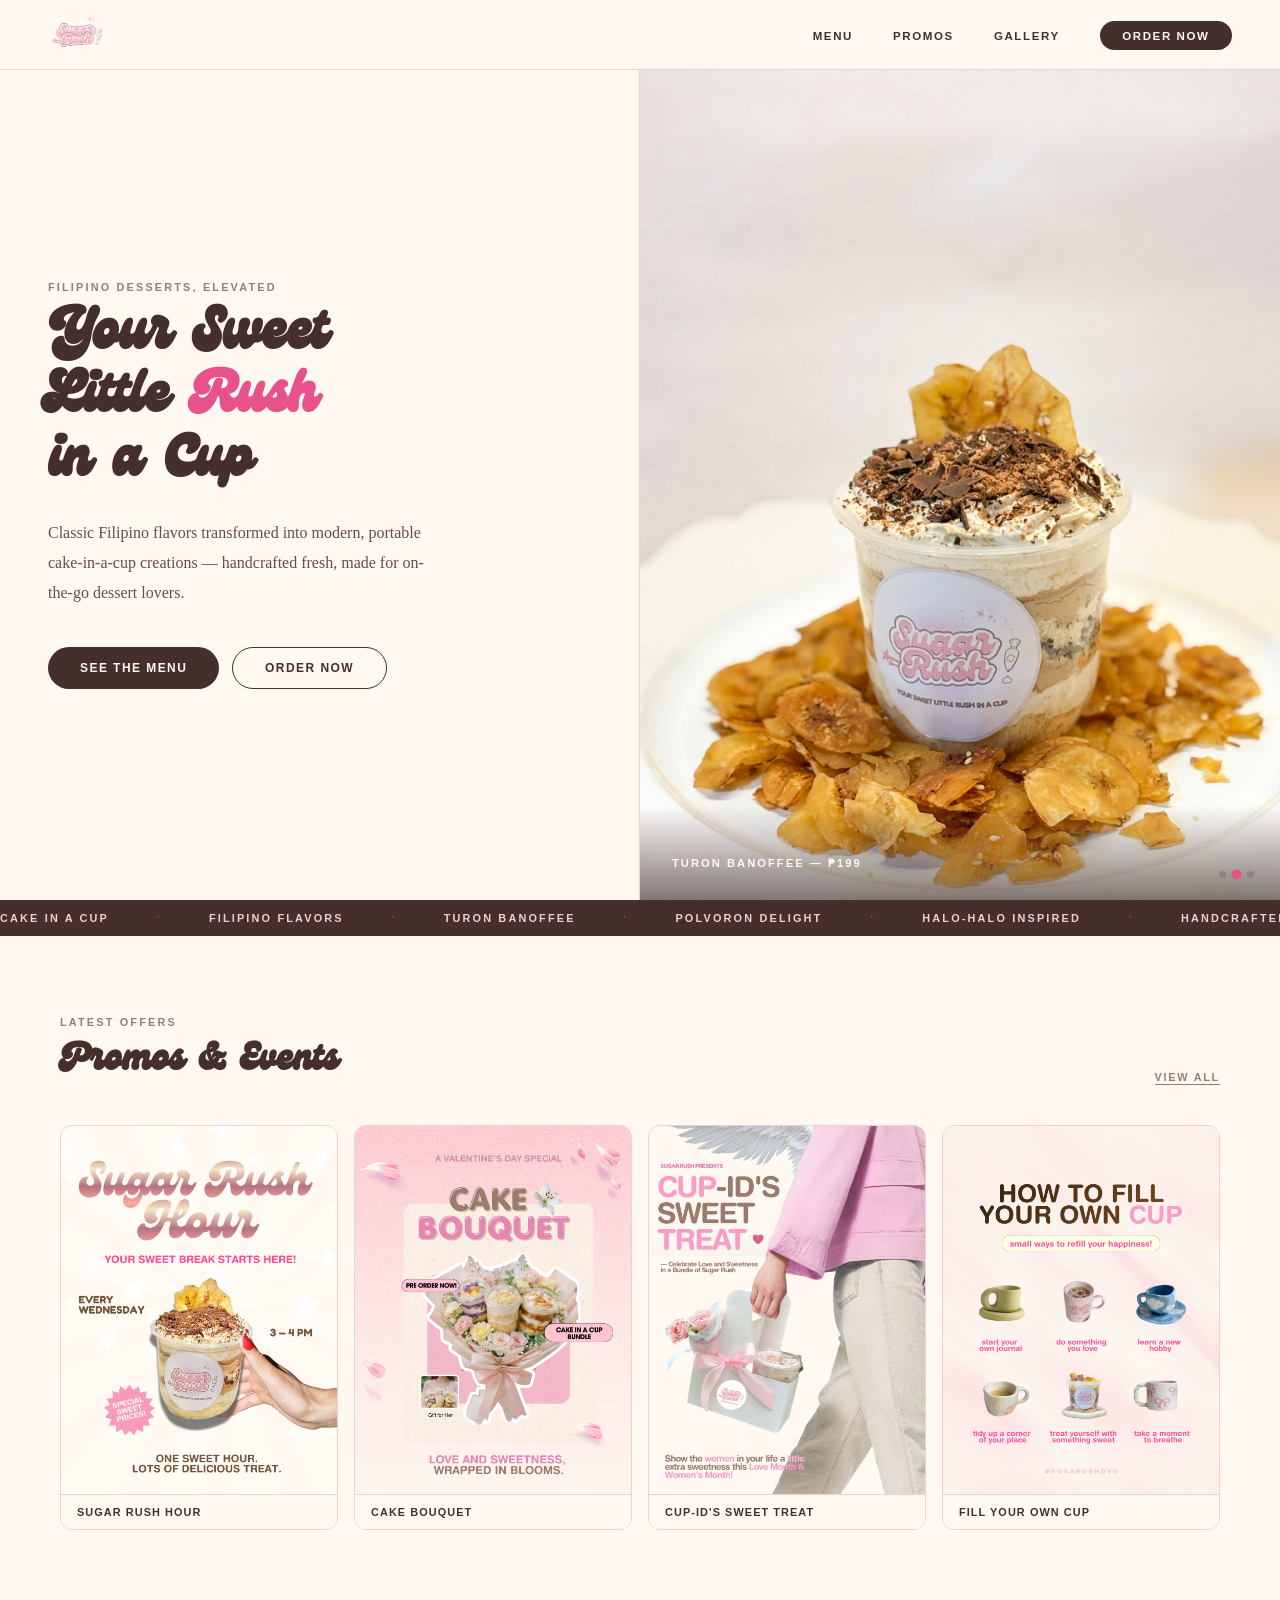
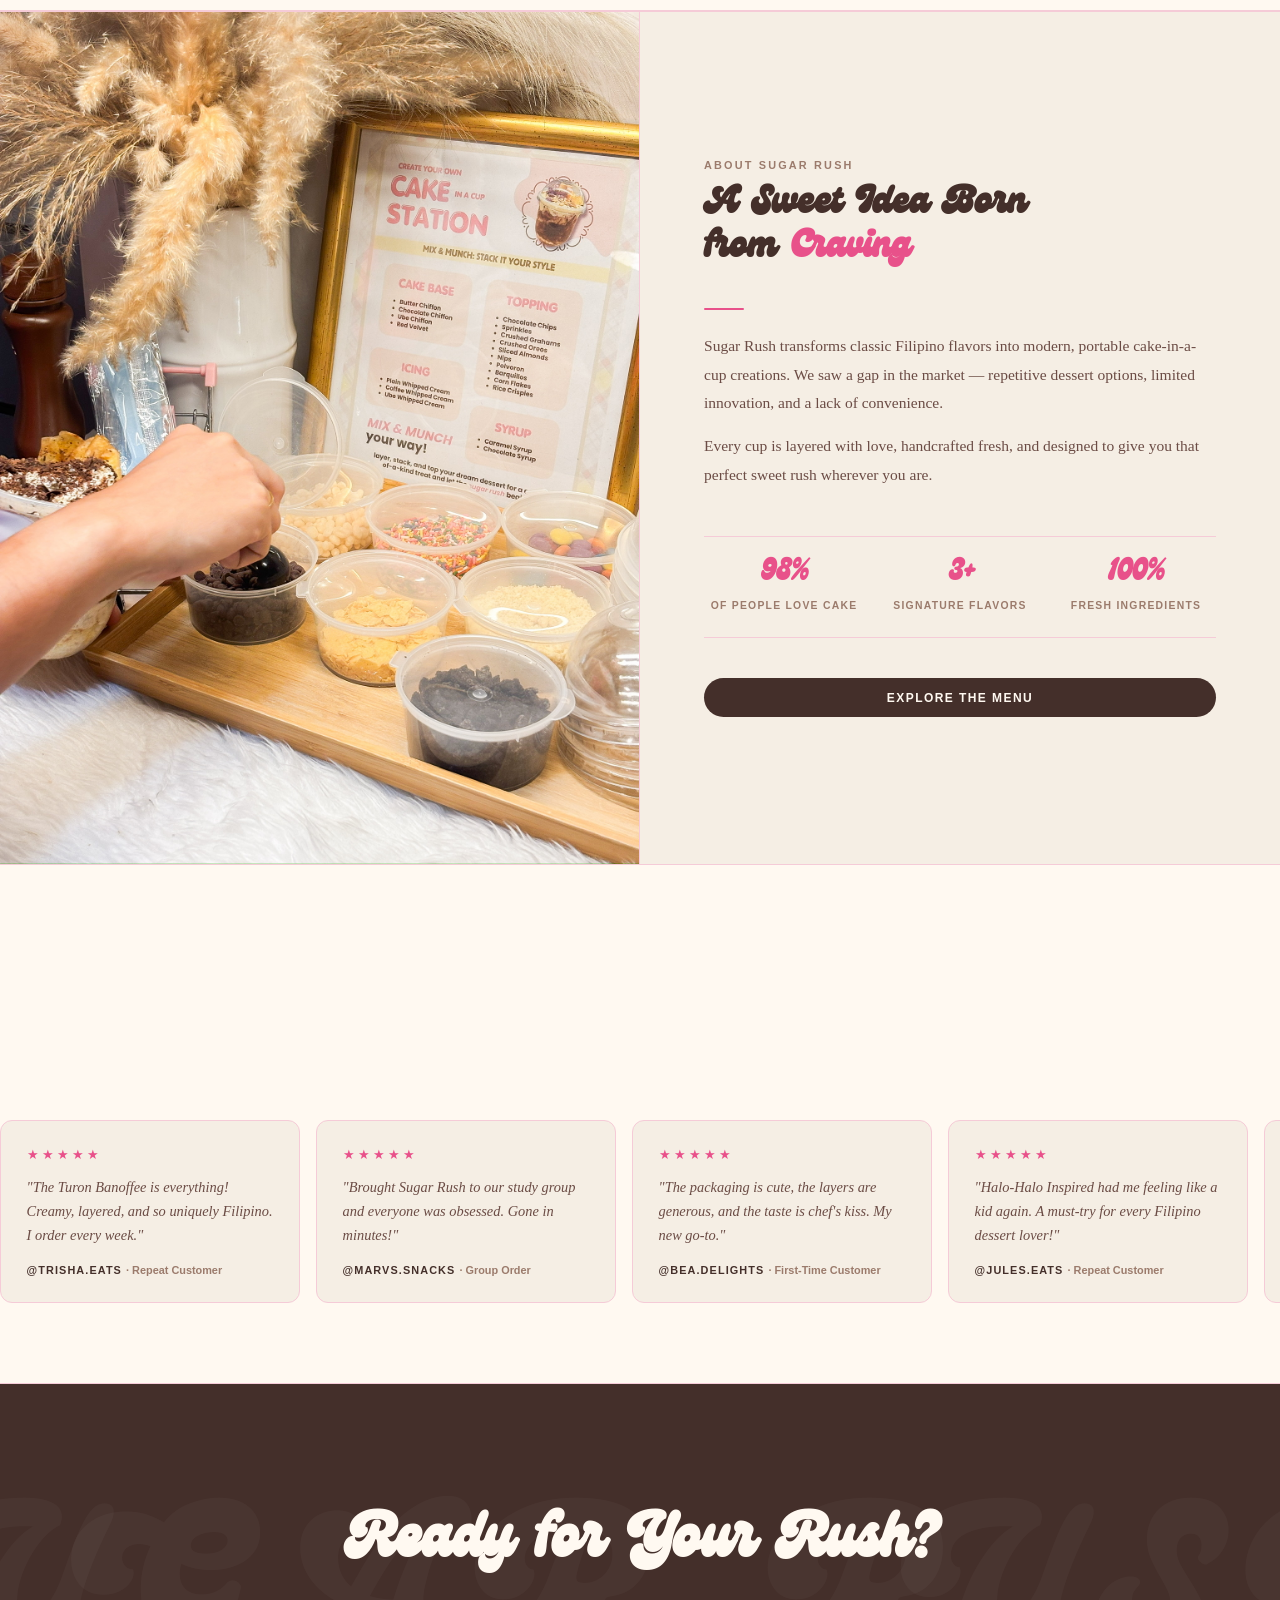
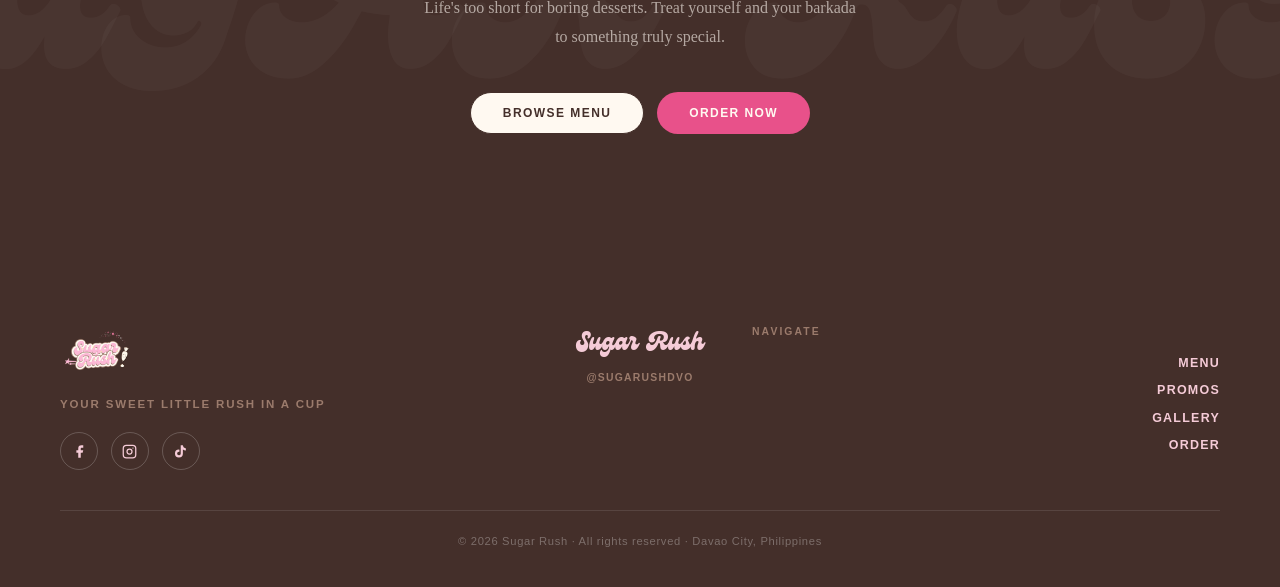
==== commit 0e93baa6: "fixed handles on all pages to @sugarushdvo" ====
--- a/index.html
+++ b/index.html
@@ -75,14 +75,14 @@
       <span>Polvoron Delight</span><span class="dot-sep">·</span>
       <span>Halo-Halo Inspired</span><span class="dot-sep">·</span>
       <span>Handcrafted Daily</span><span class="dot-sep">·</span>
-      <span>@sugarrushdvo</span><span class="dot-sep">·</span>
+      <span>@sugarushdvo</span><span class="dot-sep">·</span>
       <span>Cake in a Cup</span><span class="dot-sep">·</span>
       <span>Filipino Flavors</span><span class="dot-sep">·</span>
       <span>Turon Banoffee</span><span class="dot-sep">·</span>
       <span>Polvoron Delight</span><span class="dot-sep">·</span>
       <span>Halo-Halo Inspired</span><span class="dot-sep">·</span>
       <span>Handcrafted Daily</span><span class="dot-sep">·</span>
-      <span>@sugarrushdvo</span><span class="dot-sep">·</span>
+      <span>@sugarushdvo</span><span class="dot-sep">·</span>
     </div>
   </div>
 
@@ -184,14 +184,14 @@
         <div class="footer-logo-wrap"><img src="images/logo.png" alt="Sugar Rush"></div>
         <p class="footer-tagline">Your Sweet Little Rush in a Cup</p>
         <div class="footer-socials">
-          <a href="https://facebook.com/sugarrushdvo" target="_blank" class="social-btn" aria-label="Facebook"><svg viewBox="0 0 24 24" fill="currentColor"><path d="M18 2h-3a5 5 0 00-5 5v3H7v4h3v8h4v-8h3l1-4h-4V7a1 1 0 011-1h3z"/></svg></a>
-          <a href="https://instagram.com/sugarrushdvo" target="_blank" class="social-btn" aria-label="Instagram"><svg viewBox="0 0 24 24" fill="none" stroke="currentColor" stroke-width="2"><rect x="2" y="2" width="20" height="20" rx="5"/><circle cx="12" cy="12" r="4"/><circle cx="17.5" cy="6.5" r="1" fill="currentColor" stroke="none"/></svg></a>
-          <a href="https://tiktok.com/@sugarrushdvo" target="_blank" class="social-btn" aria-label="TikTok"><svg viewBox="0 0 24 24" fill="currentColor"><path d="M19.59 6.69a4.83 4.83 0 01-3.77-4.25V2h-3.45v13.67a2.89 2.89 0 01-2.88 2.5 2.89 2.89 0 01-2.89-2.89 2.89 2.89 0 012.89-2.89c.28 0 .54.04.79.1V9.01a6.32 6.32 0 00-.79-.05 6.34 6.34 0 00-6.34 6.34 6.34 6.34 0 006.34 6.34 6.34 6.34 0 006.33-6.34V8.69a8.17 8.17 0 004.79 1.54V6.79a4.84 4.84 0 01-1.02-.1z"/></svg></a>
+          <a href="https://facebook.com/sugarushdvo" target="_blank" class="social-btn" aria-label="Facebook"><svg viewBox="0 0 24 24" fill="currentColor"><path d="M18 2h-3a5 5 0 00-5 5v3H7v4h3v8h4v-8h3l1-4h-4V7a1 1 0 011-1h3z"/></svg></a>
+          <a href="https://instagram.com/sugarushdvo" target="_blank" class="social-btn" aria-label="Instagram"><svg viewBox="0 0 24 24" fill="none" stroke="currentColor" stroke-width="2"><rect x="2" y="2" width="20" height="20" rx="5"/><circle cx="12" cy="12" r="4"/><circle cx="17.5" cy="6.5" r="1" fill="currentColor" stroke="none"/></svg></a>
+          <a href="https://tiktok.com/@sugarushdvo" target="_blank" class="social-btn" aria-label="TikTok"><svg viewBox="0 0 24 24" fill="currentColor"><path d="M19.59 6.69a4.83 4.83 0 01-3.77-4.25V2h-3.45v13.67a2.89 2.89 0 01-2.88 2.5 2.89 2.89 0 01-2.89-2.89 2.89 2.89 0 012.89-2.89c.28 0 .54.04.79.1V9.01a6.32 6.32 0 00-.79-.05 6.34 6.34 0 00-6.34 6.34 6.34 6.34 0 006.34 6.34 6.34 6.34 0 006.33-6.34V8.69a8.17 8.17 0 004.79 1.54V6.79a4.84 4.84 0 01-1.02-.1z"/></svg></a>
         </div>
       </div>
       <div class="footer-col-center">
         <span class="footer-brand">Sugar Rush</span>
-        <span style="font-size:.65rem;font-weight:700;letter-spacing:.12em;text-transform:uppercase;color:var(--taupe);">@sugarrushdvo</span>
+        <span style="font-size:.65rem;font-weight:700;letter-spacing:.12em;text-transform:uppercase;color:var(--taupe);">@sugarushdvo</span>
       </div>
       <div class="footer-col-right">
         <span class="footer-nav-label">Navigate</span>
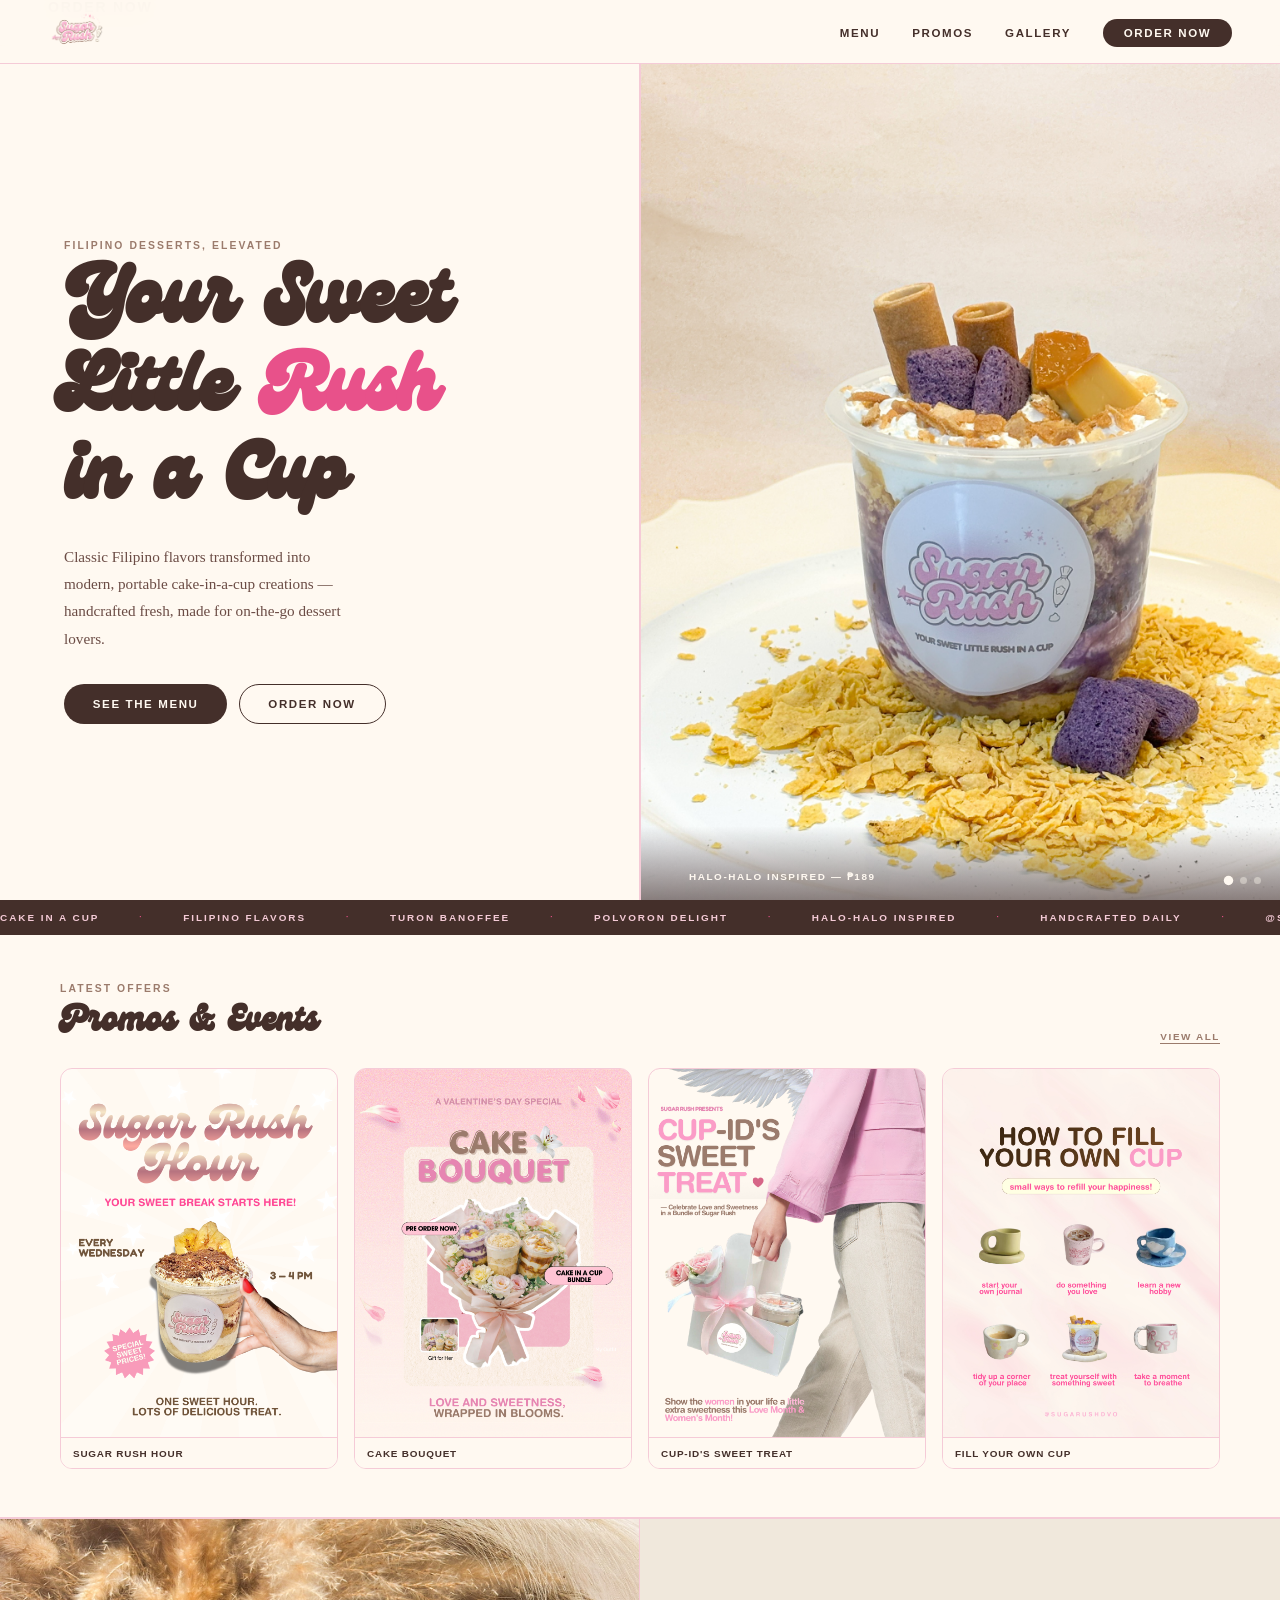
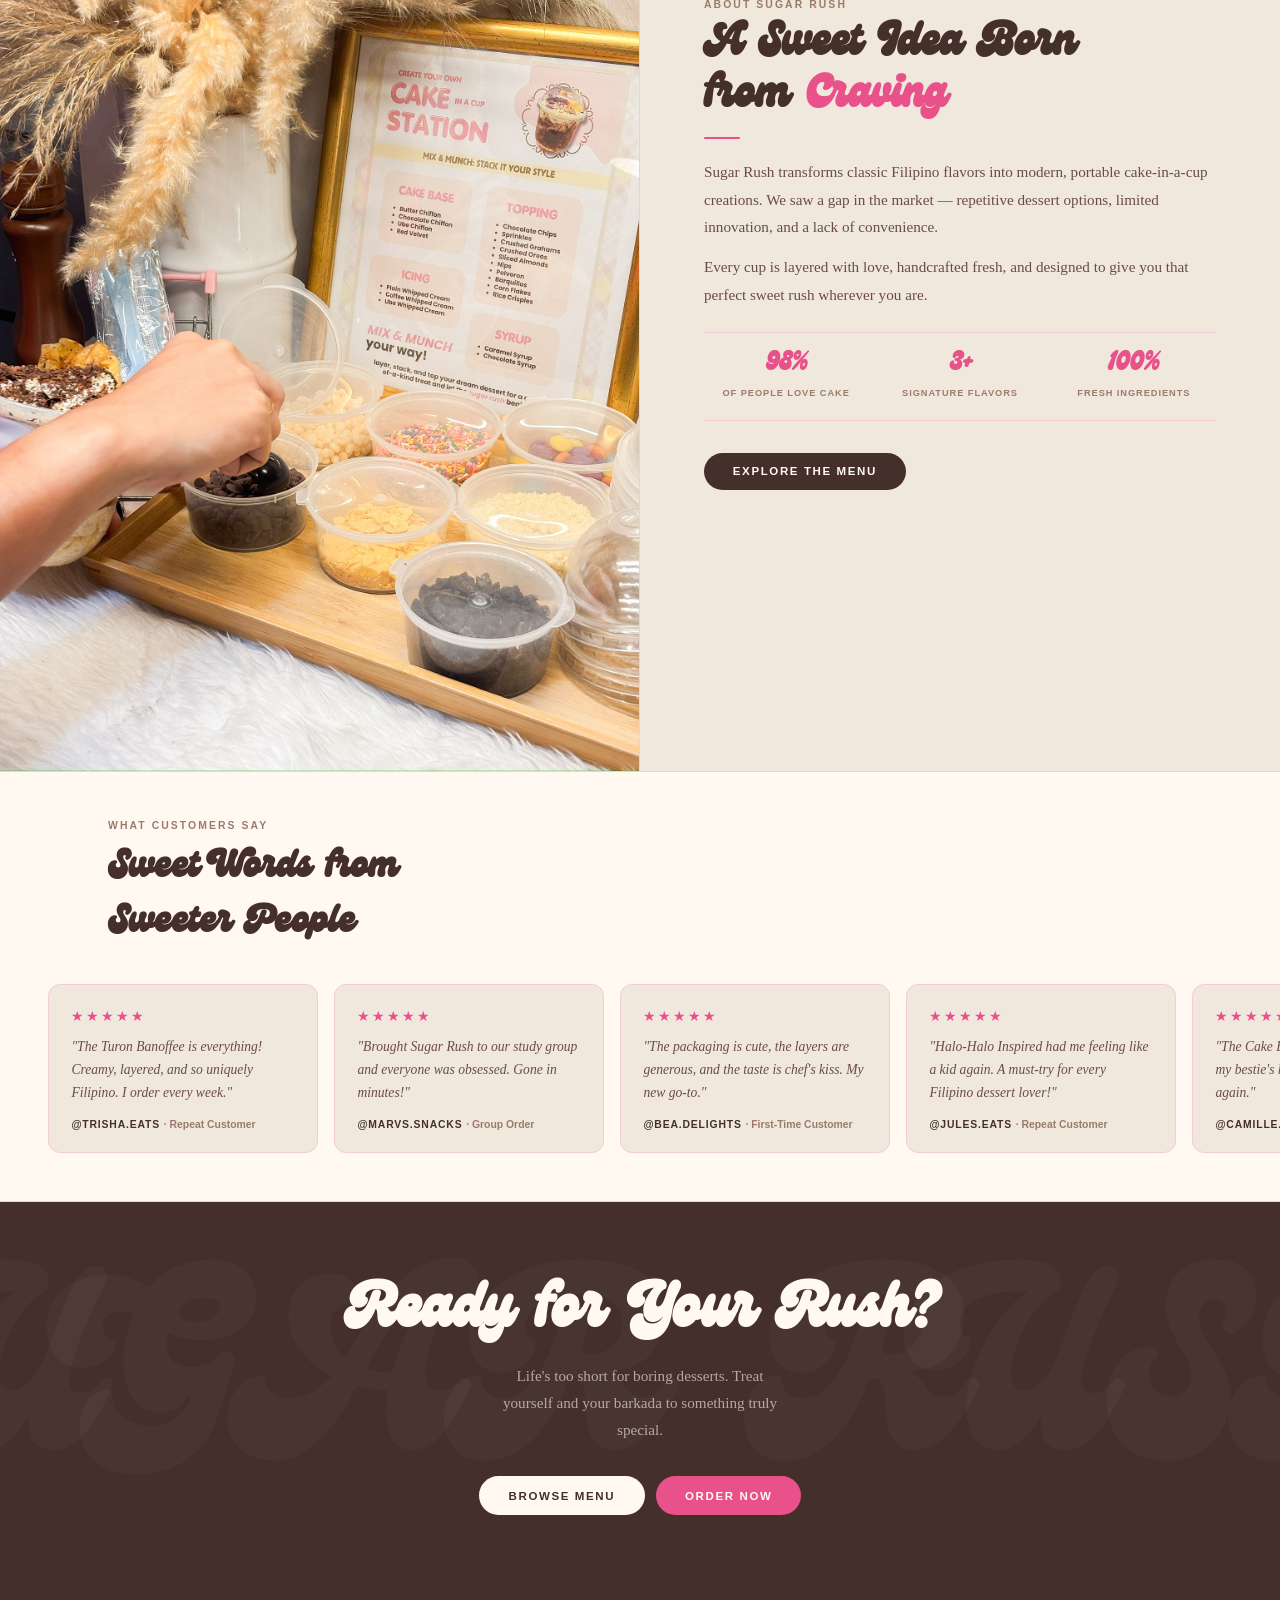
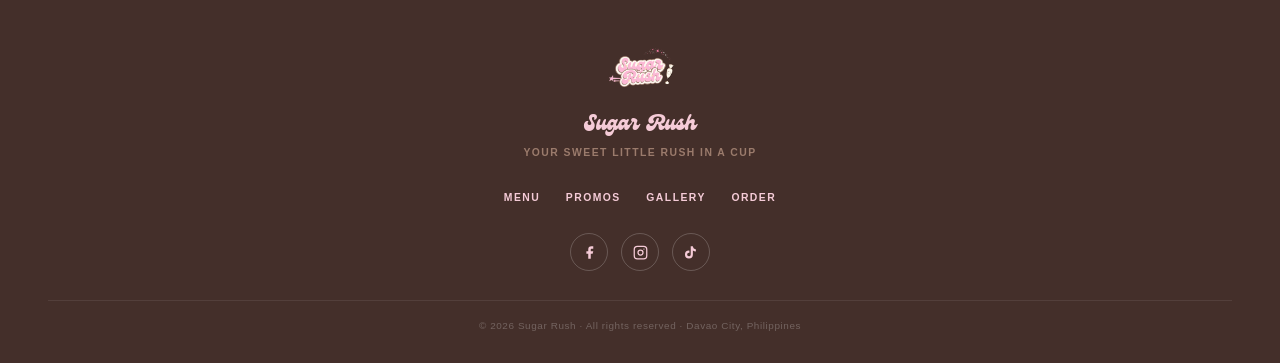
==== commit c1eb7f34: "fixed layout for mobile and pricing" ====
--- a/index.html
+++ b/index.html
@@ -5,6 +5,7 @@
   <meta name="viewport" content="width=device-width, initial-scale=1.0">
   <title>Sugar Rush — Your Sweet Little Rush in a Cup</title>
   <meta name="description" content="Sugar Rush transforms classic Filipino flavors into modern, portable cake-in-a-cup creations. Handcrafted daily in Davao City.">
+  <link rel="icon" type="image/png" href="images/favicon.png">
   <link rel="stylesheet" href="styles.css">
 </head>
 <body>
@@ -75,14 +76,14 @@
       <span>Polvoron Delight</span><span class="dot-sep">·</span>
       <span>Halo-Halo Inspired</span><span class="dot-sep">·</span>
       <span>Handcrafted Daily</span><span class="dot-sep">·</span>
-      <span>@sugarushdvo</span><span class="dot-sep">·</span>
+      <span>@sugarrushdvo</span><span class="dot-sep">·</span>
       <span>Cake in a Cup</span><span class="dot-sep">·</span>
       <span>Filipino Flavors</span><span class="dot-sep">·</span>
       <span>Turon Banoffee</span><span class="dot-sep">·</span>
       <span>Polvoron Delight</span><span class="dot-sep">·</span>
       <span>Halo-Halo Inspired</span><span class="dot-sep">·</span>
       <span>Handcrafted Daily</span><span class="dot-sep">·</span>
-      <span>@sugarushdvo</span><span class="dot-sep">·</span>
+      <span>@sugarrushdvo</span><span class="dot-sep">·</span>
     </div>
   </div>
 
@@ -179,29 +180,19 @@
 
   <!-- FOOTER -->
   <footer>
-    <div class="footer-inner">
-      <div class="footer-col-left">
-        <div class="footer-logo-wrap"><img src="images/logo.png" alt="Sugar Rush"></div>
-        <p class="footer-tagline">Your Sweet Little Rush in a Cup</p>
-        <div class="footer-socials">
-          <a href="https://facebook.com/sugarushdvo" target="_blank" class="social-btn" aria-label="Facebook"><svg viewBox="0 0 24 24" fill="currentColor"><path d="M18 2h-3a5 5 0 00-5 5v3H7v4h3v8h4v-8h3l1-4h-4V7a1 1 0 011-1h3z"/></svg></a>
-          <a href="https://instagram.com/sugarushdvo" target="_blank" class="social-btn" aria-label="Instagram"><svg viewBox="0 0 24 24" fill="none" stroke="currentColor" stroke-width="2"><rect x="2" y="2" width="20" height="20" rx="5"/><circle cx="12" cy="12" r="4"/><circle cx="17.5" cy="6.5" r="1" fill="currentColor" stroke="none"/></svg></a>
-          <a href="https://tiktok.com/@sugarushdvo" target="_blank" class="social-btn" aria-label="TikTok"><svg viewBox="0 0 24 24" fill="currentColor"><path d="M19.59 6.69a4.83 4.83 0 01-3.77-4.25V2h-3.45v13.67a2.89 2.89 0 01-2.88 2.5 2.89 2.89 0 01-2.89-2.89 2.89 2.89 0 012.89-2.89c.28 0 .54.04.79.1V9.01a6.32 6.32 0 00-.79-.05 6.34 6.34 0 00-6.34 6.34 6.34 6.34 0 006.34 6.34 6.34 6.34 0 006.33-6.34V8.69a8.17 8.17 0 004.79 1.54V6.79a4.84 4.84 0 01-1.02-.1z"/></svg></a>
-        </div>
-      </div>
-      <div class="footer-col-center">
-        <span class="footer-brand">Sugar Rush</span>
-        <span style="font-size:.65rem;font-weight:700;letter-spacing:.12em;text-transform:uppercase;color:var(--taupe);">@sugarushdvo</span>
-      </div>
-      <div class="footer-col-right">
-        <span class="footer-nav-label">Navigate</span>
-        <ul class="footer-nav">
-          <li><a href="menu.html">Menu</a></li>
-          <li><a href="promos.html">Promos</a></li>
-          <li><a href="gallery.html">Gallery</a></li>
-          <li><a href="order.html">Order</a></li>
-        </ul>
-      </div>
+    <div class="footer-logo-wrap"><img src="images/logo.png" alt="Sugar Rush"></div>
+    <span class="footer-brand">Sugar Rush</span>
+    <span class="footer-tagline">Your Sweet Little Rush in a Cup</span>
+    <ul class="footer-nav">
+      <li><a href="menu.html">Menu</a></li>
+      <li><a href="promos.html">Promos</a></li>
+      <li><a href="gallery.html">Gallery</a></li>
+      <li><a href="order.html">Order</a></li>
+    </ul>
+    <div class="footer-socials">
+      <a href="https://facebook.com/sugarrushdvo" target="_blank" class="social-btn" aria-label="Facebook"><svg viewBox="0 0 24 24" fill="currentColor"><path d="M18 2h-3a5 5 0 00-5 5v3H7v4h3v8h4v-8h3l1-4h-4V7a1 1 0 011-1h3z"/></svg></a>
+      <a href="https://instagram.com/sugarrushdvo" target="_blank" class="social-btn" aria-label="Instagram"><svg viewBox="0 0 24 24" fill="none" stroke="currentColor" stroke-width="2"><rect x="2" y="2" width="20" height="20" rx="5"/><circle cx="12" cy="12" r="4"/><circle cx="17.5" cy="6.5" r="1" fill="currentColor" stroke="none"/></svg></a>
+      <a href="https://tiktok.com/@sugarrushdvo" target="_blank" class="social-btn" aria-label="TikTok"><svg viewBox="0 0 24 24" fill="currentColor"><path d="M19.59 6.69a4.83 4.83 0 01-3.77-4.25V2h-3.45v13.67a2.89 2.89 0 01-2.88 2.5 2.89 2.89 0 01-2.89-2.89 2.89 2.89 0 012.89-2.89c.28 0 .54.04.79.1V9.01a6.27 6.27 0 00-.79-.05 6.34 6.34 0 00-6.34 6.34 6.34 6.34 0 006.34 6.34 6.34 6.34 0 006.33-6.34V8.69a8.17 8.17 0 004.79 1.54V6.79a4.85 4.85 0 01-1.02-.1z"/></svg></a>
     </div>
     <p class="footer-copy">© 2026 Sugar Rush · All rights reserved · Davao City, Philippines</p>
   </footer>
--- a/styles.css
+++ b/styles.css
@@ -1,27 +1,21 @@
 /* =============================================
-   SUGAR RUSH — styles.css (v5)
-   Inspired by shhhmatcha.com: minimal, editorial,
-   lots of white space, clean typography.
+   SUGAR RUSH — styles.css (v6, mobile-first)
 
    Brand Colors:
+   --pink:        #FCB8D5
    --pink-light:  #F5CBD7
-   --pink:        #FCB8D5
    --pink-vivid:  #E8518A
    --cream:       #FFF9F1
-   --cream-dark:  #F5EEE4
-   --yellow:      #FFFFE3
+   --cream-dark:  #F0E8DC
    --taupe:       #9B7B6C
    --brown:       #442F2A
 
    Fonts:
-   - Headings: Genty (self-hosted, place Genty.ttf in /fonts/)
-   - Body/readable: Bitter (Google Fonts serif)
-   - UI labels/caps: Nunito (Google Fonts sans)
+   - Genty        → all headings (self-hosted)
+   - Bitter       → all body / descriptive text
+   - Nunito       → UI labels, buttons, caps
 ============================================= */
 
-/* Genty — official brand script font
-   Download from dafont.com/genty.font
-   and place the .ttf file in the /fonts/ folder */
 @font-face {
   font-family: 'Genty';
   src: url('fonts/Genty.ttf') format('truetype');
@@ -32,24 +26,24 @@
 
 @import url('https://fonts.googleapis.com/css2?family=Bitter:ital,wght@0,400;0,500;0,700;1,400&family=Nunito:wght@400;600;700;800;900&display=swap');
 
+/* ─── TOKENS ─────────────────────────────── */
 :root {
   --pink:        #FCB8D5;
   --pink-light:  #F5CBD7;
   --pink-vivid:  #E8518A;
   --cream:       #FFF9F1;
-  --cream-dark:  #F5EEE4;
-  --yellow:      #FFFFE3;
+  --cream-dark:  #F0E8DC;
   --taupe:       #9B7B6C;
   --brown:       #442F2A;
   --brown-mid:   #6b4c45;
-  --black:       #1a1a1a;
   --ease:        cubic-bezier(.4,0,.2,1);
-
-  --nav-h: 70px;
-}
-
+  --nav-h:       64px;
+  --page-pad:    1.25rem;  /* mobile horizontal padding */
+}
+
+/* ─── RESET ──────────────────────────────── */
 *, *::before, *::after { margin: 0; padding: 0; box-sizing: border-box; }
-html { scroll-behavior: smooth; font-size: 16px; }
+html { scroll-behavior: smooth; }
 body {
   background: var(--cream);
   color: var(--brown);
@@ -61,9 +55,7 @@
 a    { color: inherit; text-decoration: none; }
 ul   { list-style: none; }
 
-/* ═══════════════════════════════════
-   NAV
-═══════════════════════════════════ */
+/* ─── NAV ────────────────────────────────── */
 nav {
   position: fixed;
   inset: 0 0 auto;
@@ -72,8 +64,8 @@
   display: flex;
   align-items: center;
   justify-content: space-between;
-  padding: 0 3rem;
-  background: rgba(255,249,241,0.96);
+  padding: 0 var(--page-pad);
+  background: rgba(255,249,241,.96);
   backdrop-filter: blur(16px);
   -webkit-backdrop-filter: blur(16px);
   border-bottom: 1.5px solid var(--pink-light);
@@ -82,16 +74,16 @@
 nav.scrolled { box-shadow: 0 2px 20px rgba(68,47,42,.08); }
 
 .nav-logo img {
-  height: 44px;
+  height: 40px;
   width: auto;
   object-fit: contain;
-  display: block;
-}
-
+}
+
+/* Desktop nav links — hidden on mobile by default */
 .nav-links {
-  display: flex;
+  display: none;
   align-items: center;
-  gap: 2.5rem;
+  gap: 2rem;
 }
 .nav-links a {
   font-size: .72rem;
@@ -113,7 +105,6 @@
 .nav-links a:not(.nav-cta):hover::after,
 .nav-links a.active::after { width: 100%; }
 .nav-links a:hover, .nav-links a.active { color: var(--pink-vivid); }
-
 .nav-cta {
   font-size: .72rem;
   font-weight: 800;
@@ -121,41 +112,42 @@
   text-transform: uppercase;
   color: var(--cream) !important;
   background: var(--brown);
-  padding: .55rem 1.4rem;
+  padding: .5rem 1.3rem;
   border-radius: 100px;
-  transition: background .2s, transform .2s !important;
+  transition: background .2s !important;
 }
 .nav-cta::after { display: none !important; }
-.nav-cta:hover { background: var(--pink-vivid) !important; transform: translateY(-1px); }
-
+.nav-cta:hover { background: var(--pink-vivid) !important; }
+
+/* Burger — visible on mobile */
 .nav-burger {
-  display: none;
   background: none;
   border: 1.5px solid var(--brown);
   border-radius: 6px;
   font-size: 1.1rem;
-  padding: .3rem .6rem;
+  padding: .28rem .55rem;
   cursor: pointer;
   color: var(--brown);
   line-height: 1;
 }
 
+/* Mobile drawer */
 .mobile-drawer {
-  display: none;
+  display: block;
   position: fixed;
   top: var(--nav-h);
   left: 0; right: 0;
   z-index: 299;
   background: var(--cream);
   border-bottom: 1.5px solid var(--pink-light);
-  padding: 1.5rem 2rem 2rem;
+  padding: 1.4rem var(--page-pad) 1.8rem;
   transform: translateY(-110%);
   transition: transform .3s var(--ease);
 }
 .mobile-drawer.open { transform: translateY(0); }
-.mobile-drawer ul { display: flex; flex-direction: column; gap: 1.2rem; }
+.mobile-drawer ul { display: flex; flex-direction: column; gap: 1.1rem; }
 .mobile-drawer a {
-  font-size: .9rem;
+  font-size: .88rem;
   font-weight: 800;
   letter-spacing: .12em;
   text-transform: uppercase;
@@ -164,9 +156,50 @@
 }
 .mobile-drawer a:hover { color: var(--pink-vivid); }
 
-/* ═══════════════════════════════════
-   MARQUEE
-═══════════════════════════════════ */
+/* ─── BUTTONS ────────────────────────────── */
+.btn {
+  display: inline-flex;
+  align-items: center;
+  justify-content: center;
+  font-family: 'Nunito', sans-serif;
+  font-weight: 800;
+  font-size: .72rem;
+  letter-spacing: .14em;
+  text-transform: uppercase;
+  border-radius: 100px;
+  cursor: pointer;
+  border: none;
+  padding: .8rem 1.8rem;
+  transition: background .2s var(--ease), color .2s, transform .2s;
+  text-decoration: none;
+}
+.btn-dark    { background: var(--brown);      color: var(--cream); }
+.btn-dark:hover    { background: var(--pink-vivid); transform: translateY(-1px); }
+.btn-outline { background: transparent; color: var(--brown); border: 1.5px solid var(--brown); }
+.btn-outline:hover { background: var(--brown); color: var(--cream); }
+.btn-pink    { background: var(--pink-vivid); color: var(--cream); }
+.btn-pink:hover    { background: var(--brown); transform: translateY(-1px); }
+.btn-white   { background: var(--cream); color: var(--brown); border: 1.5px solid rgba(255,249,241,.4); }
+.btn-white:hover   { background: var(--pink-vivid); color: var(--cream); border-color: var(--pink-vivid); }
+
+/* ─── TYPOGRAPHY HELPERS ─────────────────── */
+.eyebrow {
+  display: block;
+  font-size: .65rem;
+  font-weight: 800;
+  letter-spacing: .2em;
+  text-transform: uppercase;
+  color: var(--taupe);
+  margin-bottom: .7rem;
+}
+.rule {
+  width: 36px; height: 2px;
+  background: var(--pink-vivid);
+  border-radius: 2px;
+  margin: .8rem 0 1.2rem;
+}
+
+/* ─── MARQUEE ────────────────────────────── */
 .marquee-wrap {
   background: var(--brown);
   overflow: hidden;
@@ -174,136 +207,89 @@
 }
 .marquee-track {
   display: flex;
-  gap: 3rem;
+  gap: 2.5rem;
   white-space: nowrap;
   animation: marqueeScroll 28s linear infinite;
 }
 .marquee-track:hover { animation-play-state: paused; }
 .marquee-track span {
-  font-size: .68rem;
+  font-size: .62rem;
   font-weight: 800;
   letter-spacing: .2em;
   text-transform: uppercase;
   color: var(--pink-light);
   flex-shrink: 0;
 }
-.marquee-track span.dot-sep {
-  color: var(--pink-vivid);
-  font-size: .5rem;
-}
-
-/* ═══════════════════════════════════
-   BUTTONS
-═══════════════════════════════════ */
-.btn {
-  display: inline-flex;
-  align-items: center;
-  justify-content: center;
-  gap: .5rem;
-  font-family: 'Nunito', sans-serif;
-  font-weight: 800;
-  font-size: .75rem;
-  letter-spacing: .12em;
-  text-transform: uppercase;
-  border-radius: 100px;
-  cursor: pointer;
-  transition: background .22s var(--ease), color .22s var(--ease), transform .22s var(--ease);
-  text-decoration: none;
-  border: none;
-  padding: .8rem 2rem;
-}
-.btn-dark {
-  background: var(--brown);
-  color: var(--cream);
-}
-.btn-dark:hover { background: var(--pink-vivid); transform: translateY(-1px); }
-
-.btn-outline {
-  background: transparent;
-  color: var(--brown);
-  border: 1.5px solid var(--brown);
-}
-.btn-outline:hover { background: var(--brown); color: var(--cream); }
-
-.btn-pink {
-  background: var(--pink-vivid);
-  color: var(--cream);
-}
-.btn-pink:hover { background: var(--brown); transform: translateY(-1px); }
-
-.btn-white {
-  background: var(--cream);
-  color: var(--brown);
-  border: 1.5px solid var(--brown);
-}
-.btn-white:hover { background: var(--brown); color: var(--cream); }
-
-/* ═══════════════════════════════════
-   TYPOGRAPHY HELPERS
-═══════════════════════════════════ */
-.eyebrow {
-  display: block;
-  font-size: .68rem;
-  font-weight: 800;
-  letter-spacing: .2em;
-  text-transform: uppercase;
-  color: var(--taupe);
-  margin-bottom: .8rem;
-}
-.heading-script {
-  font-family: 'Genty', cursive;
-  line-height: 1.1;
-  color: var(--brown);
-}
-.heading-script.pink {
-  color: var(--pink-vivid);
-  text-shadow: 2px 2px 0 rgba(68,47,42,.12);
-}
-.body-text {
-  font-family: 'Bitter', serif;
-  font-size: 1rem;
-  line-height: 1.85;
-  color: var(--brown-mid);
-}
-.rule {
-  width: 40px;
-  height: 2px;
-  background: var(--pink-vivid);
-  border-radius: 2px;
-  margin: 1rem 0 1.4rem;
-}
-
-/* ═══════════════════════════════════
-   FOOTER
-═══════════════════════════════════ */
+.marquee-track span.dot-sep { color: var(--pink-vivid); font-size: .5rem; }
+
+/* ─── SLIDESHOW DOTS ─────────────────────── */
+.slide-dots { display: flex; gap: .45rem; }
+.dot {
+  width: 7px; height: 7px;
+  border-radius: 50%; padding: 0;
+  background: rgba(255,249,241,.4);
+  border: none; cursor: pointer;
+  transition: background .2s, transform .2s;
+}
+.dot.active { background: var(--cream); transform: scale(1.35); }
+
+/* ─── SCROLL REVEAL ──────────────────────── */
+.reveal {
+  opacity: 0;
+  transform: translateY(22px);
+  transition: opacity .65s var(--ease), transform .65s var(--ease);
+}
+.reveal.visible { opacity: 1; transform: translateY(0); }
+
+/* ─── ANIMATIONS ─────────────────────────── */
+@keyframes slideUp       { from{opacity:0;transform:translateY(24px)} to{opacity:1;transform:translateY(0)} }
+@keyframes floatIn       { from{opacity:0;transform:translateY(36px) scale(.97)} to{opacity:1;transform:translateY(0) scale(1)} }
+@keyframes marqueeScroll { from{transform:translateX(0)} to{transform:translateX(-50%)} }
+@keyframes tickerScroll  { from{transform:translateX(0)} to{transform:translateX(-50%)} }
+@keyframes fadeUp        { from{opacity:0;transform:translateY(14px)} to{opacity:1;transform:translateY(0)} }
+
+/* ─── FOOTER ─────────────────────────────── */
 footer {
   background: var(--brown);
   color: var(--cream);
-  padding: 4rem 3rem 2.5rem;
-}
-.footer-inner {
-  max-width: 1160px;
-  margin: 0 auto;
-  display: grid;
-  grid-template-columns: 1fr auto 1fr;
-  gap: 3rem;
-  align-items: start;
-  padding-bottom: 2.5rem;
-  border-bottom: 1px solid rgba(255,255,255,.1);
-  margin-bottom: 1.5rem;
-}
-.footer-col-left {}
-.footer-logo-wrap { margin-bottom: 1rem; }
+  padding: 3rem var(--page-pad) 2rem;
+  text-align: center;
+}
+.footer-logo-wrap { display: flex; justify-content: center; margin-bottom: .6rem; }
 .footer-logo-wrap img { height: 56px; object-fit: contain; border-radius: 8px; }
+.footer-brand {
+  display: block;
+  font-family: 'Genty', cursive;
+  font-size: 1.4rem;
+  color: var(--pink-light);
+  margin-bottom: .3rem;
+}
 .footer-tagline {
-  font-size: .72rem;
+  font-size: .65rem;
   font-weight: 700;
-  letter-spacing: .16em;
+  letter-spacing: .14em;
   text-transform: uppercase;
   color: var(--taupe);
-  margin-bottom: 1.4rem;
-}
-.footer-socials { display: flex; gap: .8rem; }
+  margin-bottom: 1.8rem;
+  display: block;
+}
+.footer-nav {
+  display: flex;
+  flex-wrap: wrap;
+  justify-content: center;
+  gap: .6rem 1.6rem;
+  margin-bottom: 1.8rem;
+}
+.footer-nav a {
+  font-size: .65rem;
+  font-weight: 800;
+  letter-spacing: .14em;
+  text-transform: uppercase;
+  color: var(--pink-light);
+  transition: color .2s;
+}
+.footer-nav a:hover { color: var(--cream); }
+.footer-socials { display: flex; gap: .8rem; justify-content: center; margin-bottom: 1.8rem; }
 .social-btn {
   width: 38px; height: 38px;
   border-radius: 50%;
@@ -314,231 +300,129 @@
 }
 .social-btn svg { width: 15px; height: 15px; }
 .social-btn:hover { border-color: var(--pink); background: rgba(252,184,213,.1); }
-
-.footer-col-center { text-align: center; }
-.footer-brand {
-  font-family: 'Genty', cursive;
-  font-size: 1.6rem;
-  color: var(--pink-light);
-  display: block;
-  margin-bottom: .3rem;
-}
-
-.footer-col-right {}
-.footer-nav-label {
-  font-size: .65rem;
-  font-weight: 800;
-  letter-spacing: .2em;
-  text-transform: uppercase;
-  color: var(--taupe);
-  margin-bottom: 1rem;
-  display: block;
-}
-.footer-nav {
-  display: flex;
-  flex-direction: column;
-  gap: .6rem;
-  align-items: flex-end;
-}
-.footer-nav a {
-  font-size: .78rem;
-  font-weight: 700;
-  letter-spacing: .1em;
-  text-transform: uppercase;
-  color: var(--pink-light);
-  transition: color .2s;
-}
-.footer-nav a:hover { color: var(--cream); }
-
 .footer-copy {
-  max-width: 1160px;
-  margin: 0 auto;
-  font-size: .7rem;
-  color: rgba(255,255,255,.3);
+  font-size: .62rem;
+  color: rgba(255,255,255,.25);
   letter-spacing: .06em;
-  text-align: center;
-}
-
-/* ═══════════════════════════════════
-   SCROLL REVEAL
-═══════════════════════════════════ */
-.reveal {
-  opacity: 0;
-  transform: translateY(24px);
-  transition: opacity .7s var(--ease), transform .7s var(--ease);
-}
-.reveal.visible { opacity: 1; transform: translateY(0); }
-
-/* ═══════════════════════════════════
-   ANIMATIONS
-═══════════════════════════════════ */
-@keyframes slideUp       { from{opacity:0;transform:translateY(28px)} to{opacity:1;transform:translateY(0)} }
-@keyframes floatIn       { from{opacity:0;transform:translateY(40px) scale(.97)} to{opacity:1;transform:translateY(0) scale(1)} }
-@keyframes marqueeScroll { from{transform:translateX(0)} to{transform:translateX(-50%)} }
-@keyframes tickerScroll  { from{transform:translateX(0)} to{transform:translateX(-50%)} }
-@keyframes fadeUp        { from{opacity:0;transform:translateY(16px)} to{opacity:1;transform:translateY(0)} }
-@keyframes fadeIn        { from{opacity:0} to{opacity:1} }
-
-/* ═══════════════════════════════════
-   SLIDESHOW DOTS
-═══════════════════════════════════ */
-.slide-dots {
-  display: flex;
-  gap: .5rem;
-  justify-content: center;
-}
-.dot {
-  width: 7px; height: 7px;
-  border-radius: 50%; padding: 0;
-  background: rgba(68,47,42,.2);
-  border: none;
-  cursor: pointer;
-  transition: background .2s, transform .2s;
-}
-.dot.active { background: var(--pink-vivid); transform: scale(1.4); }
-
-/* ═══════════════════════════════════
-   PAGE HERO (inner pages)
-═══════════════════════════════════ */
-.page-hero {
-  padding: calc(var(--nav-h) + 4rem) 3rem 4rem;
-  border-bottom: 1.5px solid var(--pink-light);
-}
-.page-hero-inner { max-width: 1160px; margin: 0 auto; }
-.page-hero .eyebrow { animation: slideUp .6s ease both; }
-.page-hero h1 {
-  font-family: 'Genty', cursive;
-  font-size: clamp(2.4rem,5vw,4rem);
-  color: var(--brown);
-  line-height: 1.1;
-  margin-bottom: .8rem;
-  animation: slideUp .7s .05s ease both;
-}
-.page-hero p {
-  font-family: 'Bitter', serif;
-  color: var(--brown-mid);
-  font-size: 1rem;
-  line-height: 1.8;
-  max-width: 480px;
-  animation: slideUp .8s .1s ease both;
-}
-
-/* ═══════════════════════════════════════════
+  border-top: 1px solid rgba(255,255,255,.08);
+  padding-top: 1.2rem;
+}
+
+/* ════════════════════════════════════════════
    INDEX — HERO
-═══════════════════════════════════════════ */
+   Mobile: image top (56vh), text below
+   Desktop: side by side, text left / image right
+════════════════════════════════════════════ */
 .hero {
-  min-height: 100vh;
   display: grid;
-  grid-template-columns: 1fr 1fr;
+  grid-template-columns: 1fr;
+  grid-template-rows: 56vh auto;
   padding-top: var(--nav-h);
-  overflow: hidden;
-}
-
-/* On desktop: text left, image right regardless of DOM order */
-.hero-text-panel    { order: 1; }
-.hero-slideshow-panel { order: 2; }
-
-/* Left panel — text */
-.hero-text-panel {
-  display: flex;
-  flex-direction: column;
-  justify-content: center;
-  padding: 5rem 4rem 5rem 3rem;
-  border-right: 1.5px solid var(--pink-light);
-}
-.hero-text-panel .eyebrow { animation: slideUp .6s ease both; }
-.hero-title {
-  font-family: 'Genty', cursive;
-  font-size: clamp(2.8rem,4.5vw,4.5rem);
-  line-height: 1.1;
-  color: var(--brown);
-  margin-bottom: 1.4rem;
-  animation: slideUp .7s .05s ease both;
-}
-.hero-title span { color: var(--pink-vivid); }
-.hero-sub {
-  font-family: 'Bitter', serif;
-  font-size: 1rem;
-  color: var(--brown-mid);
-  line-height: 1.85;
-  max-width: 380px;
-  margin-bottom: 2.5rem;
-  animation: slideUp .8s .1s ease both;
-}
-.hero-btns {
-  display: flex;
-  gap: .8rem;
-  flex-wrap: wrap;
-  animation: slideUp .9s .15s ease both;
-}
-
-/* Right panel — slideshow */
+  min-height: calc(100vh - var(--nav-h));
+}
+
+/* Image panel — first in DOM = shows first on mobile */
 .hero-slideshow-panel {
+  order: 1;
   position: relative;
   overflow: hidden;
   background: var(--cream-dark);
-}
-.hero-slide {
-  position: absolute; inset: 0;
-  opacity: 0;
-  transition: opacity .55s ease;
-}
+  height: 56vh;
+  min-height: 280px;
+}
+.hero-slide { position: absolute; inset: 0; opacity: 0; transition: opacity .55s ease; }
 .hero-slide.active { opacity: 1; }
 .hero-slide img { width: 100%; height: 100%; object-fit: cover; }
 .hero-slide-caption {
   position: absolute; bottom: 0; left: 0; right: 0;
-  padding: 3rem 2rem 1.8rem;
-  background: linear-gradient(transparent, rgba(68,47,42,.65));
+  padding: 2.5rem var(--page-pad) 1rem;
+  background: linear-gradient(transparent, rgba(68,47,42,.6));
 }
 .hero-slide-caption span {
-  font-size: .7rem;
-  font-weight: 800;
-  letter-spacing: .18em;
+  font-size: .62rem;
+  font-weight: 800;
+  letter-spacing: .16em;
   text-transform: uppercase;
   color: var(--cream);
 }
 .hero-slide-dots {
   position: absolute;
-  bottom: 1.4rem; right: 1.6rem;
-  display: flex; gap: .45rem;
-}
-
-/* ═══════════════════════════════════════════
+  bottom: 1rem; right: 1.2rem;
+}
+
+/* Text panel — below image on mobile */
+.hero-text-panel {
+  order: 2;
+  display: flex;
+  flex-direction: column;
+  justify-content: center;
+  padding: 2.5rem var(--page-pad) 3rem;
+  border-top: 1.5px solid var(--pink-light);
+}
+.hero-title {
+  font-family: 'Genty', cursive;
+  font-size: clamp(2.4rem, 9vw, 5rem);
+  line-height: 1.1;
+  color: var(--brown);
+  margin-bottom: 1rem;
+  animation: slideUp .7s .05s ease both;
+}
+.hero-title span { color: var(--pink-vivid); }
+.hero-sub {
+  font-family: 'Bitter', serif;
+  font-size: .95rem;
+  color: var(--brown-mid);
+  line-height: 1.8;
+  max-width: 38ch;
+  margin-bottom: 2rem;
+  animation: slideUp .8s .1s ease both;
+}
+.hero-btns {
+  display: flex;
+  gap: .7rem;
+  flex-wrap: wrap;
+  animation: slideUp .9s .15s ease both;
+}
+
+/* ════════════════════════════════════════════
    INDEX — PROMO STRIP
-═══════════════════════════════════════════ */
+════════════════════════════════════════════ */
 .promo-strip {
-  padding: 5rem 3rem;
+  padding: 3rem var(--page-pad);
   border-bottom: 1.5px solid var(--pink-light);
 }
-.promo-strip-inner { max-width: 1160px; margin: 0 auto; }
 .strip-header {
   display: flex;
   align-items: flex-end;
   justify-content: space-between;
-  margin-bottom: 2.5rem;
-}
-.strip-header-left h2 {
-  font-family: 'Genty', cursive;
-  font-size: clamp(1.6rem,3vw,2.4rem);
+  margin-bottom: 1.5rem;
+}
+.strip-header h2 {
+  font-family: 'Genty', cursive;
+  font-size: clamp(1.4rem, 5vw, 2.2rem);
   color: var(--brown);
-  line-height: 1.15;
+  line-height: 1.1;
 }
 .strip-view-all {
-  font-size: .68rem;
+  font-size: .62rem;
   font-weight: 800;
   letter-spacing: .16em;
   text-transform: uppercase;
   color: var(--taupe);
   border-bottom: 1.5px solid currentColor;
   padding-bottom: 1px;
+  white-space: nowrap;
+  margin-left: 1rem;
   transition: color .2s;
+  flex-shrink: 0;
 }
 .strip-view-all:hover { color: var(--pink-vivid); }
 
+/* 2-col on mobile, 4-col on desktop */
 .promo-cards {
   display: grid;
-  grid-template-columns: repeat(4,1fr);
-  gap: 1rem;
+  grid-template-columns: 1fr 1fr;
+  gap: .75rem;
 }
 .promo-card {
   display: block;
@@ -547,63 +431,60 @@
   border: 1.5px solid var(--pink-light);
   transition: transform .25s var(--ease), border-color .25s;
 }
-.promo-card:hover { transform: translateY(-4px); border-color: var(--pink-vivid); }
+.promo-card:hover { transform: translateY(-3px); border-color: var(--pink-vivid); }
 .promo-card img { width: 100%; aspect-ratio: 3/4; object-fit: cover; display: block; }
 .promo-card-label {
-  padding: .7rem 1rem;
-  font-size: .68rem;
-  font-weight: 800;
-  letter-spacing: .1em;
+  padding: .6rem .75rem;
+  font-size: .62rem;
+  font-weight: 800;
+  letter-spacing: .08em;
   text-transform: uppercase;
   color: var(--brown);
   background: var(--cream);
   border-top: 1.5px solid var(--pink-light);
 }
 
-/* ═══════════════════════════════════════════
+/* ════════════════════════════════════════════
    INDEX — ABOUT TEASER
-═══════════════════════════════════════════ */
+════════════════════════════════════════════ */
 .about-teaser {
   display: grid;
-  grid-template-columns: 1fr 1fr;
-  min-height: 600px;
+  grid-template-columns: 1fr;
   border-top: 1.5px solid var(--pink-light);
   border-bottom: 1.5px solid var(--pink-light);
 }
 .about-teaser-img {
   overflow: hidden;
-  border-right: 1.5px solid var(--pink-light);
-}
-.about-teaser-img img { width: 100%; height: 100%; object-fit: cover; transition: transform .6s ease; }
-.about-teaser-img:hover img { transform: scale(1.04); }
+  height: 56vw;
+  min-height: 240px;
+  border-bottom: 1.5px solid var(--pink-light);
+}
+.about-teaser-img img { width: 100%; height: 100%; object-fit: cover; }
 .about-teaser-text {
-  display: flex;
-  flex-direction: column;
-  justify-content: center;
-  padding: 5rem 4rem;
+  padding: 2.5rem var(--page-pad);
   background: var(--cream-dark);
 }
 .about-teaser-text h2 {
   font-family: 'Genty', cursive;
-  font-size: clamp(1.8rem,3vw,2.8rem);
+  font-size: clamp(1.6rem, 6vw, 2.8rem);
   color: var(--brown);
   line-height: 1.15;
-  margin-bottom: 1.2rem;
+  margin-bottom: .8rem;
 }
 .about-teaser-text h2 span { color: var(--pink-vivid); }
 .about-teaser-text p {
   font-family: 'Bitter', serif;
   color: var(--brown-mid);
-  line-height: 1.85;
-  font-size: .97rem;
-  margin-bottom: .9rem;
+  line-height: 1.8;
+  font-size: .95rem;
+  margin-bottom: .8rem;
 }
 .stat-row {
   display: grid;
   grid-template-columns: repeat(3,1fr);
-  gap: 1rem;
-  margin: 2rem 0 2.5rem;
-  padding: 1.5rem 0;
+  gap: .6rem;
+  margin: 1.5rem 0 2rem;
+  padding: 1.2rem 0;
   border-top: 1.5px solid var(--pink-light);
   border-bottom: 1.5px solid var(--pink-light);
 }
@@ -611,84 +492,67 @@
 .stat-item strong {
   display: block;
   font-family: 'Genty', cursive;
-  font-size: 1.8rem;
+  font-size: 1.6rem;
   color: var(--pink-vivid);
   line-height: 1;
   margin-bottom: .3rem;
 }
 .stat-item small {
-  font-size: .65rem;
-  font-weight: 800;
-  letter-spacing: .12em;
+  font-size: .58rem;
+  font-weight: 800;
+  letter-spacing: .1em;
   text-transform: uppercase;
   color: var(--taupe);
 }
 
-/* ═══════════════════════════════════════════
+/* ════════════════════════════════════════════
    INDEX — REVIEWS TICKER
-═══════════════════════════════════════════ */
+════════════════════════════════════════════ */
 .reviews-section {
-  padding: 5rem 0;
+  padding: 3rem 0;
   border-bottom: 1.5px solid var(--pink-light);
   overflow: hidden;
 }
 .reviews-section-header {
-  max-width: 1160px;
-  margin: 0 auto 2.5rem;
-  padding: 0 3rem;
+  padding: 0 var(--page-pad) 1.8rem;
 }
 .reviews-section-header h2 {
   font-family: 'Genty', cursive;
-  font-size: clamp(1.6rem,3vw,2.4rem);
+  font-size: clamp(1.4rem, 5vw, 2.4rem);
   color: var(--brown);
 }
 .reviews-ticker {
   display: flex;
   gap: 1rem;
   animation: tickerScroll 40s linear infinite;
+  padding: 0 var(--page-pad);
 }
 .reviews-ticker:hover { animation-play-state: paused; }
 .review-card {
   flex-shrink: 0;
-  width: 300px;
+  width: 270px;
   background: var(--cream-dark);
   border: 1.5px solid var(--pink-light);
   border-radius: 12px;
-  padding: 1.6rem;
-}
-.review-stars {
-  font-size: .8rem;
-  letter-spacing: 3px;
-  color: var(--pink-vivid);
-  margin-bottom: .8rem;
-}
+  padding: 1.4rem;
+}
+.review-stars { font-size: .85rem; color: var(--pink-vivid); letter-spacing: 2px; margin-bottom: .7rem; }
 .review-text {
   font-family: 'Bitter', serif;
   font-style: italic;
-  font-size: .9rem;
+  font-size: .85rem;
   color: var(--brown-mid);
   line-height: 1.7;
-  margin-bottom: 1rem;
-}
-.reviewer {
-  font-size: .68rem;
-  font-weight: 800;
-  letter-spacing: .1em;
-  text-transform: uppercase;
-  color: var(--brown);
-}
-.reviewer-tag {
-  font-weight: 600;
-  color: var(--taupe);
-  text-transform: none;
-  letter-spacing: 0;
-}
-
-/* ═══════════════════════════════════════════
-   INDEX — CTA
-═══════════════════════════════════════════ */
+  margin-bottom: .9rem;
+}
+.reviewer { font-size: .65rem; font-weight: 800; letter-spacing: .08em; text-transform: uppercase; color: var(--brown); }
+.reviewer-tag { font-weight: 600; color: var(--taupe); text-transform: none; letter-spacing: 0; }
+
+/* ════════════════════════════════════════════
+   CTA BLOCK (shared)
+════════════════════════════════════════════ */
 .cta-block {
-  padding: 8rem 3rem;
+  padding: 5rem var(--page-pad);
   text-align: center;
   background: var(--brown);
   position: relative;
@@ -698,241 +562,191 @@
   content: 'SUGAR RUSH';
   position: absolute;
   font-family: 'Genty', cursive;
-  font-size: 18vw;
+  font-size: 20vw;
   color: rgba(255,255,255,.03);
   white-space: nowrap;
   top: 50%; left: 50%;
   transform: translate(-50%,-50%);
   pointer-events: none;
-  letter-spacing: .05em;
 }
 .cta-block h2 {
   font-family: 'Genty', cursive;
-  font-size: clamp(2rem,5vw,3.8rem);
+  font-size: clamp(1.8rem, 7vw, 3.8rem);
   color: var(--cream);
   line-height: 1.1;
-  margin-bottom: 1rem;
+  margin-bottom: .8rem;
   position: relative;
 }
 .cta-block p {
   font-family: 'Bitter', serif;
-  font-size: 1rem;
+  font-size: .95rem;
   color: rgba(255,249,241,.6);
-  max-width: 440px;
-  margin: 0 auto 2.5rem;
+  max-width: 38ch;
+  margin: 0 auto 2rem;
   line-height: 1.8;
   position: relative;
 }
-.cta-btns {
-  display: flex;
-  gap: .8rem;
-  justify-content: center;
-  flex-wrap: wrap;
-  position: relative;
-}
-
-/* ═══════════════════════════════════════════
-   MENU PAGE
-═══════════════════════════════════════════ */
+.cta-btns { display: flex; gap: .7rem; justify-content: center; flex-wrap: wrap; position: relative; }
+
+/* ════════════════════════════════════════════
+   PAGE HERO (inner pages)
+════════════════════════════════════════════ */
+.page-hero {
+  padding: calc(var(--nav-h) + 2.5rem) var(--page-pad) 2.5rem;
+  border-bottom: 1.5px solid var(--pink-light);
+}
+.page-hero h1 {
+  font-family: 'Genty', cursive;
+  font-size: clamp(2rem, 8vw, 4rem);
+  color: var(--brown);
+  line-height: 1.1;
+  margin-bottom: .7rem;
+  animation: slideUp .7s ease both;
+}
+.page-hero p {
+  font-family: 'Bitter', serif;
+  color: var(--brown-mid);
+  font-size: .95rem;
+  line-height: 1.8;
+  max-width: 44ch;
+  animation: slideUp .8s .08s ease both;
+}
+
+/* ════════════════════════════════════════════
+   MENU PAGE — PRODUCT BLOCKS
+════════════════════════════════════════════ */
 .product-section {
-  padding: 5rem 3rem;
+  padding: 3rem var(--page-pad);
   border-bottom: 1.5px solid var(--pink-light);
 }
 .product-section:nth-child(even) { background: var(--cream-dark); }
 
-.product-block {
-  max-width: 1100px;
-  margin: 0 auto;
-  display: grid;
-  grid-template-columns: 1fr 1fr;
-  gap: 5rem;
-  align-items: start;
-}
-.product-block.reverse > .product-images { order: 2; }
-.product-block.reverse > .product-info  { order: 1; }
+/* Single column on mobile */
+.product-block { display: grid; grid-template-columns: 1fr; gap: 2rem; }
 
 .product-main-img {
-  border-radius: 16px;
+  border-radius: 14px;
   overflow: hidden;
   aspect-ratio: 4/5;
-  margin-bottom: .6rem;
   border: 1.5px solid var(--pink-light);
 }
-.product-main-img img {
-  width: 100%; height: 100%;
-  object-fit: cover;
-  transition: transform .5s ease;
-}
+.product-main-img img { width: 100%; height: 100%; object-fit: cover; transition: transform .5s ease; }
 .product-main-img:hover img { transform: scale(1.04); }
 
-.product-thumbs {
-  display: grid;
-  grid-template-columns: repeat(3,1fr);
-  gap: .5rem;
-}
+.product-thumbs { display: grid; grid-template-columns: repeat(3,1fr); gap: .5rem; margin-top: .5rem; }
 .thumb {
-  border-radius: 10px;
-  overflow: hidden;
+  border-radius: 10px; overflow: hidden;
   aspect-ratio: 1;
   border: 1.5px solid var(--pink-light);
-  cursor: pointer;
-  opacity: .55;
+  cursor: pointer; opacity: .55;
   transition: opacity .2s, border-color .2s;
 }
 .thumb:hover, .thumb.active { opacity: 1; border-color: var(--pink-vivid); }
 .thumb img { width: 100%; height: 100%; object-fit: cover; }
 
-.product-info { padding-top: .5rem; }
 .product-tag {
   display: block;
-  font-size: .65rem;
-  font-weight: 800;
-  letter-spacing: .2em;
-  text-transform: uppercase;
-  color: var(--taupe);
-  margin-bottom: .5rem;
+  font-size: .62rem; font-weight: 800;
+  letter-spacing: .18em; text-transform: uppercase;
+  color: var(--taupe); margin-bottom: .5rem;
 }
 .product-name {
   font-family: 'Genty', cursive;
-  font-size: clamp(1.8rem,3vw,2.6rem);
-  color: var(--brown);
-  line-height: 1.1;
-  margin-bottom: 1rem;
+  font-size: clamp(1.6rem, 6vw, 2.6rem);
+  color: var(--brown); line-height: 1.1; margin-bottom: .6rem;
 }
 .product-price {
   display: inline-block;
   font-family: 'Genty', cursive;
-  font-size: 1.6rem;
+  font-size: 1.5rem;
   color: var(--pink-vivid);
-  margin-bottom: 1.6rem;
+  margin-bottom: 1.2rem;
 }
 .product-desc {
   font-family: 'Bitter', serif;
-  font-size: .97rem;
-  color: var(--brown-mid);
-  line-height: 1.85;
-  margin-bottom: 2rem;
+  font-size: .92rem; color: var(--brown-mid);
+  line-height: 1.85; margin-bottom: 1.6rem;
 }
 .layers-label {
-  display: block;
-  font-size: .65rem;
-  font-weight: 800;
-  letter-spacing: .2em;
-  text-transform: uppercase;
-  color: var(--taupe);
-  margin-bottom: .9rem;
-}
-.layers-list {
-  display: flex;
-  flex-direction: column;
-  gap: .35rem;
-  margin-bottom: 2rem;
-}
+  display: block; font-size: .62rem; font-weight: 800;
+  letter-spacing: .18em; text-transform: uppercase;
+  color: var(--taupe); margin-bottom: .7rem;
+}
+.layers-list { display: flex; flex-direction: column; gap: .35rem; margin-bottom: 1.8rem; }
 .layers-list li {
   font-family: 'Bitter', serif;
-  font-size: .88rem;
-  color: var(--brown-mid);
-  padding: .5rem .9rem;
+  font-size: .88rem; color: var(--brown-mid);
+  padding: .45rem .85rem;
   border-left: 2px solid var(--pink-vivid);
-  background: var(--cream-dark);
+  background: var(--cream);
   border-radius: 0 8px 8px 0;
 }
 
-/* ═══════════════════════════════════════════
+/* ════════════════════════════════════════════
    PROMOS PAGE
-═══════════════════════════════════════════ */
-.promos-page { padding: 4rem 3rem 6rem; }
-.promos-page-inner { max-width: 1100px; margin: 0 auto; }
-
+════════════════════════════════════════════ */
+.promos-page { padding: 3rem var(--page-pad) 4rem; }
 .promos-grid {
   display: grid;
-  grid-template-columns: repeat(2,1fr);
-  gap: 1.5rem;
-  margin-top: 3rem;
+  grid-template-columns: 1fr;
+  gap: 1.2rem;
+  margin-top: 2.5rem;
 }
 .promo-item {
-  display: grid;
-  grid-template-columns: 1fr 1fr;
-  border-radius: 16px;
+  border-radius: 14px;
   overflow: hidden;
   border: 1.5px solid var(--pink-light);
   transition: border-color .25s, transform .25s var(--ease);
-}
-.promo-item:hover { border-color: var(--pink-vivid); transform: translateY(-3px); }
+  background: var(--cream-dark);
+}
+.promo-item:hover { border-color: var(--pink-vivid); transform: translateY(-2px); }
+
+/* Stack image over text on mobile */
 .promo-item-img { overflow: hidden; }
-.promo-item-img img { width: 100%; height: 100%; object-fit: cover; transition: transform .5s ease; }
-.promo-item:hover .promo-item-img img { transform: scale(1.05); }
-.promo-item-body {
-  padding: 2rem 1.8rem;
-  display: flex;
-  flex-direction: column;
-  justify-content: center;
-  background: var(--cream-dark);
-}
+.promo-item-img img { width: 100%; aspect-ratio: 4/3; object-fit: cover; display: block; transition: transform .5s ease; }
+.promo-item:hover .promo-item-img img { transform: scale(1.04); }
+
+.promo-item-body { padding: 1.6rem var(--page-pad); }
 .promo-item-tag {
-  font-size: .65rem;
-  font-weight: 800;
-  letter-spacing: .2em;
-  text-transform: uppercase;
-  color: var(--taupe);
-  margin-bottom: .5rem;
+  font-size: .62rem; font-weight: 800;
+  letter-spacing: .18em; text-transform: uppercase;
+  color: var(--taupe); margin-bottom: .4rem; display: block;
 }
 .promo-item-title {
   font-family: 'Genty', cursive;
-  font-size: 1.4rem;
-  color: var(--brown);
-  line-height: 1.2;
-  margin-bottom: .6rem;
-}
-.promo-rule { width: 28px; height: 2px; background: var(--pink-vivid); border-radius: 2px; margin-bottom: 1rem; }
+  font-size: clamp(1.3rem, 4vw, 1.6rem);
+  color: var(--brown); line-height: 1.15; margin-bottom: .4rem;
+}
+.promo-rule { width: 28px; height: 2px; background: var(--pink-vivid); border-radius: 2px; margin-bottom: .9rem; }
 .promo-item-desc {
   font-family: 'Bitter', serif;
-  font-size: .88rem;
-  color: var(--brown-mid);
-  line-height: 1.75;
-  margin-bottom: 1.4rem;
-}
-
-/* ═══════════════════════════════════════════
+  font-size: .88rem; color: var(--brown-mid);
+  line-height: 1.75; margin-bottom: 1.2rem;
+}
+
+/* ════════════════════════════════════════════
    GALLERY PAGE
-═══════════════════════════════════════════ */
-.gallery-page { padding: 4rem 3rem 6rem; }
-.gallery-page-inner { max-width: 1160px; margin: 0 auto; }
-
-.gallery-filter {
-  display: flex;
-  gap: .6rem;
-  margin: 2.5rem 0;
-  flex-wrap: wrap;
-}
+════════════════════════════════════════════ */
+.gallery-page { padding: 3rem var(--page-pad) 4rem; }
+.gallery-filter { display: flex; gap: .5rem; margin: 1.8rem 0; flex-wrap: wrap; }
 .filter-btn {
   font-family: 'Nunito', sans-serif;
-  font-size: .68rem;
-  font-weight: 800;
-  letter-spacing: .14em;
-  text-transform: uppercase;
-  background: transparent;
-  color: var(--brown);
+  font-size: .62rem; font-weight: 800;
+  letter-spacing: .14em; text-transform: uppercase;
+  background: transparent; color: var(--brown);
   border: 1.5px solid var(--brown);
-  border-radius: 100px;
-  padding: .45rem 1.2rem;
+  border-radius: 100px; padding: .42rem 1rem;
+  cursor: pointer; transition: background .2s, color .2s;
+}
+.filter-btn:hover, .filter-btn.active { background: var(--brown); color: var(--cream); }
+
+/* 2-col on mobile */
+.gallery-grid { display: grid; grid-template-columns: 1fr 1fr; gap: .6rem; }
+.gallery-item {
+  position: relative; overflow: hidden;
+  border-radius: 12px; aspect-ratio: 1;
+  border: 1.5px solid var(--pink-light);
   cursor: pointer;
-  transition: background .2s, color .2s;
-}
-.filter-btn:hover, .filter-btn.active { background: var(--brown); color: var(--cream); }
-
-.gallery-grid {
-  display: grid;
-  grid-template-columns: repeat(4,1fr);
-  gap: .75rem;
-}
-.gallery-item {
-  position: relative;
-  overflow: hidden;
-  border-radius: 12px;
-  aspect-ratio: 1;
-  cursor: pointer;
-  border: 1.5px solid var(--pink-light);
   transition: border-color .25s, transform .25s var(--ease);
 }
 .gallery-item.hidden { display: none; }
@@ -942,271 +756,232 @@
 .gallery-overlay {
   position: absolute; inset: 0;
   background: rgba(68,47,42,0);
-  display: flex; align-items: flex-end; padding: .8rem;
+  display: flex; align-items: flex-end; padding: .7rem;
   transition: background .3s;
 }
 .gallery-item:hover .gallery-overlay { background: rgba(68,47,42,.38); }
 .gallery-overlay-text {
-  font-size: .62rem;
-  font-weight: 800;
-  letter-spacing: .14em;
-  text-transform: uppercase;
-  color: var(--cream);
-  opacity: 0;
-  transform: translateY(6px);
+  font-size: .6rem; font-weight: 800;
+  letter-spacing: .12em; text-transform: uppercase;
+  color: var(--cream); opacity: 0;
+  transform: translateY(5px);
   transition: opacity .3s, transform .3s;
 }
 .gallery-item:hover .gallery-overlay-text { opacity: 1; transform: translateY(0); }
 
 /* Lightbox */
 #lightbox {
-  display: none;
-  position: fixed; inset: 0; z-index: 999;
-  background: rgba(26,26,26,.94);
-  backdrop-filter: blur(10px);
-  align-items: center; justify-content: center;
-  padding: 2rem;
+  display: none; position: fixed; inset: 0; z-index: 999;
+  background: rgba(26,26,26,.93); backdrop-filter: blur(10px);
+  align-items: center; justify-content: center; padding: 1.5rem;
 }
 #lightbox.open { display: flex; }
 #lightbox img {
-  max-width: min(90vw,820px);
-  max-height: 88vh;
-  border-radius: 16px;
-  object-fit: contain;
+  max-width: min(92vw, 820px); max-height: 88vh;
+  border-radius: 14px; object-fit: contain;
   animation: fadeUp .3s ease both;
 }
 #lb-close {
-  position: fixed; top: 1.5rem; right: 1.8rem;
+  position: fixed; top: 1.2rem; right: 1.2rem;
   background: var(--cream); border: none; border-radius: 50%;
-  width: 38px; height: 38px;
-  font-size: 1rem; cursor: pointer;
-  display: flex; align-items: center; justify-content: center;
-  color: var(--brown);
-  transition: background .2s;
+  width: 36px; height: 36px; font-size: 1rem;
+  cursor: pointer; display: flex; align-items: center; justify-content: center;
+  color: var(--brown); transition: background .2s;
 }
 #lb-close:hover { background: var(--pink); }
 
-/* ═══════════════════════════════════════════
+/* ════════════════════════════════════════════
    ORDER PAGE
-═══════════════════════════════════════════ */
-.order-section {
-  padding: 4rem 3rem 6rem;
-  max-width: 1100px;
-  margin: 0 auto;
-}
-.order-grid {
-  display: grid;
-  grid-template-columns: 1fr 1fr;
-  gap: 4rem;
-  align-items: start;
-}
+════════════════════════════════════════════ */
+.order-section { padding: 2.5rem var(--page-pad) 4rem; }
+.order-grid { display: grid; grid-template-columns: 1fr; gap: 2.5rem; }
 
 .order-form-wrap h2 {
   font-family: 'Genty', cursive;
-  font-size: clamp(1.8rem,3vw,2.4rem);
-  color: var(--brown);
-  line-height: 1.15;
-  margin-bottom: .6rem;
+  font-size: clamp(1.6rem, 6vw, 2.4rem);
+  color: var(--brown); line-height: 1.1; margin-bottom: .5rem;
 }
 .order-form-wrap > p {
   font-family: 'Bitter', serif;
-  color: var(--brown-mid);
-  font-size: .95rem;
-  line-height: 1.8;
-  margin-bottom: 2rem;
-}
-
-.form-group { display: flex; flex-direction: column; gap: .4rem; margin-bottom: 1.1rem; }
+  color: var(--brown-mid); font-size: .92rem;
+  line-height: 1.8; margin-bottom: 1.8rem;
+}
+
+.form-group { display: flex; flex-direction: column; gap: .35rem; margin-bottom: 1rem; }
 .form-group label {
-  font-size: .65rem;
-  font-weight: 800;
-  text-transform: uppercase;
-  letter-spacing: .14em;
-  color: var(--taupe);
+  font-size: .62rem; font-weight: 800;
+  text-transform: uppercase; letter-spacing: .14em; color: var(--taupe);
 }
 .form-group input,
 .form-group select,
 .form-group textarea {
   background: var(--cream-dark);
-  border: 1.5px solid rgba(68,47,42,.2);
-  border-radius: 10px;
-  padding: .8rem 1rem;
-  font-size: .95rem;
-  font-family: 'Nunito', sans-serif;
-  color: var(--brown);
+  border: 1.5px solid rgba(68,47,42,.18);
+  border-radius: 10px; padding: .8rem 1rem;
+  font-size: .95rem; font-family: 'Nunito', sans-serif;
+  color: var(--brown); outline: none; width: 100%;
   transition: border-color .2s, box-shadow .2s;
-  outline: none;
-  width: 100%;
 }
 .form-group input:focus,
 .form-group select:focus,
 .form-group textarea:focus {
   border-color: var(--pink-vivid);
-  box-shadow: 0 0 0 3px rgba(232,81,138,.12);
-}
-.form-group textarea { resize: vertical; min-height: 90px; }
-.form-row { display: grid; grid-template-columns: 1fr 1fr; gap: 1rem; }
-
-.flavor-cards { display: grid; grid-template-columns: repeat(3,1fr); gap: .7rem; margin-top: .5rem; }
+  box-shadow: 0 0 0 3px rgba(232,81,138,.1);
+}
+.form-group textarea { resize: vertical; min-height: 85px; }
+.form-row { display: grid; grid-template-columns: 1fr 1fr; gap: .8rem; }
+
+.flavor-cards { display: grid; grid-template-columns: repeat(3,1fr); gap: .6rem; margin-top: .5rem; }
 .flavor-card {
-  border-radius: 12px; overflow: hidden;
-  border: 1.5px solid rgba(68,47,42,.15);
-  cursor: pointer;
+  border-radius: 10px; overflow: hidden;
+  border: 1.5px solid rgba(68,47,42,.14);
+  cursor: pointer; position: relative;
   transition: border-color .2s, transform .2s;
-  position: relative;
 }
 .flavor-card:hover { transform: translateY(-2px); border-color: var(--pink-vivid); }
-.flavor-card.selected { border-color: var(--pink-vivid); box-shadow: 0 0 0 3px rgba(232,81,138,.15); }
+.flavor-card.selected { border-color: var(--pink-vivid); box-shadow: 0 0 0 3px rgba(232,81,138,.14); }
 .flavor-card img { width: 100%; aspect-ratio: 1; object-fit: cover; display: block; }
 .flavor-card-label {
-  padding: .5rem .6rem;
-  font-size: .62rem;
-  font-weight: 800;
-  text-transform: uppercase;
-  letter-spacing: .07em;
-  color: var(--brown);
-  background: var(--cream-dark);
-  border-top: 1.5px solid rgba(68,47,42,.1);
-  text-align: center;
+  padding: .4rem .5rem; font-size: .58rem; font-weight: 800;
+  text-transform: uppercase; letter-spacing: .06em;
+  color: var(--brown); background: var(--cream-dark);
+  border-top: 1.5px solid rgba(68,47,42,.1); text-align: center;
 }
 .flavor-card .check {
-  position: absolute; top: 6px; right: 6px;
-  width: 20px; height: 20px;
-  background: var(--pink-vivid); border-radius: 50%;
-  display: none; align-items: center; justify-content: center;
-  font-size: .65rem; font-weight: 900; color: var(--cream);
+  position: absolute; top: 5px; right: 5px;
+  width: 18px; height: 18px; background: var(--pink-vivid);
+  border-radius: 50%; display: none; align-items: center; justify-content: center;
+  font-size: .6rem; font-weight: 900; color: var(--cream);
 }
 .flavor-card.selected .check { display: flex; }
 
 .submit-btn {
-  width: 100%;
-  background: var(--brown); color: var(--cream);
-  border: none; border-radius: 100px;
-  padding: 1rem;
-  font-size: .75rem; font-family: 'Nunito', sans-serif;
-  font-weight: 800; letter-spacing: .12em; text-transform: uppercase;
-  cursor: pointer;
+  width: 100%; background: var(--brown); color: var(--cream);
+  border: none; border-radius: 100px; padding: 1rem;
+  font-size: .72rem; font-family: 'Nunito', sans-serif;
+  font-weight: 800; letter-spacing: .14em; text-transform: uppercase;
+  cursor: pointer; margin-top: .4rem;
   transition: background .22s, transform .22s;
-  margin-top: .5rem;
 }
 .submit-btn:hover { background: var(--pink-vivid); transform: translateY(-1px); }
 
 .form-success {
-  display: none;
-  text-align: center;
-  padding: 3rem 2rem;
+  display: none; text-align: center;
+  padding: 2.5rem 1.5rem;
   border: 1.5px solid var(--pink-light);
-  border-radius: 16px;
-  background: var(--cream-dark);
+  border-radius: 14px; background: var(--cream-dark);
 }
 .form-success h3 {
   font-family: 'Genty', cursive;
-  font-size: 1.8rem; color: var(--pink-vivid); margin-bottom: .8rem;
-}
-.form-success p { font-family: 'Bitter', serif; color: var(--brown-mid); font-size: .95rem; line-height: 1.8; }
-
-.order-sidebar { display: flex; flex-direction: column; gap: 1.2rem; }
+  font-size: 1.6rem; color: var(--pink-vivid); margin-bottom: .6rem;
+}
+.form-success p { font-family: 'Bitter', serif; color: var(--brown-mid); font-size: .92rem; line-height: 1.8; }
+
+.order-sidebar { display: flex; flex-direction: column; gap: 1rem; }
 .info-card {
   border: 1.5px solid var(--pink-light);
-  border-radius: 14px;
-  padding: 1.6rem;
+  border-radius: 12px; padding: 1.4rem;
   background: var(--cream-dark);
 }
 .info-card h3 {
   font-family: 'Genty', cursive;
-  font-size: 1.15rem; color: var(--brown); margin-bottom: .9rem;
+  font-size: 1.1rem; color: var(--brown); margin-bottom: .8rem;
 }
 .info-list { display: flex; flex-direction: column; gap: .5rem; }
 .info-list li {
-  font-family: 'Bitter', serif;
-  font-size: .88rem; color: var(--brown-mid);
-  line-height: 1.6; padding-left: .8rem;
-  border-left: 2px solid var(--pink-vivid);
+  font-family: 'Bitter', serif; font-size: .87rem;
+  color: var(--brown-mid); line-height: 1.6;
+  padding-left: .8rem; border-left: 2px solid var(--pink-vivid);
 }
 .info-list li strong {
   display: block; color: var(--brown);
-  font-family: 'Nunito', sans-serif;
-  font-size: .65rem; font-weight: 800;
-  text-transform: uppercase; letter-spacing: .12em;
-  margin-bottom: .1rem;
-}
-.social-order-btns { display: flex; flex-direction: column; gap: .6rem; }
+  font-family: 'Nunito', sans-serif; font-size: .62rem;
+  font-weight: 800; text-transform: uppercase; letter-spacing: .12em; margin-bottom: .1rem;
+}
+.social-order-btns { display: flex; flex-direction: column; gap: .55rem; }
 .social-order-btn {
-  display: flex; align-items: center; gap: .8rem;
-  padding: .8rem 1rem; border-radius: 10px;
-  border: 1.5px solid rgba(68,47,42,.15);
-  background: var(--cream);
-  font-size: .75rem; font-weight: 800;
-  letter-spacing: .08em; text-transform: uppercase;
-  color: var(--brown);
+  display: flex; align-items: center; gap: .7rem;
+  padding: .75rem 1rem; border-radius: 10px;
+  border: 1.5px solid rgba(68,47,42,.14);
+  background: var(--cream); font-size: .68rem; font-weight: 800;
+  letter-spacing: .08em; text-transform: uppercase; color: var(--brown);
   transition: border-color .2s, background .2s;
 }
 .social-order-btn:hover { border-color: var(--pink-vivid); background: var(--pink-light); }
-.social-order-btn svg { width: 18px; height: 18px; flex-shrink: 0; }
-
-/* ═══════════════════════════════════
-   RESPONSIVE
-═══════════════════════════════════ */
-@media (max-width: 1024px) {
-  .promo-cards { grid-template-columns: repeat(2,1fr); }
-  .gallery-grid { grid-template-columns: repeat(3,1fr); }
-}
-
-@media (max-width: 900px) {
-  nav { padding: 0 1.5rem; }
-  .nav-links { display: none; }
-  .nav-burger { display: block; }
-  .mobile-drawer { display: block; }
-
-  /* Mobile hero: image FIRST, text below */
+.social-order-btn svg { width: 17px; height: 17px; flex-shrink: 0; }
+
+/* ════════════════════════════════════════════
+   TABLET — 640px+
+════════════════════════════════════════════ */
+@media (min-width: 640px) {
+  :root { --page-pad: 2rem; }
+
+  .promo-cards { grid-template-columns: repeat(4,1fr); gap: 1rem; }
+  .gallery-grid { grid-template-columns: repeat(3,1fr); gap: .75rem; }
+  .promos-grid { grid-template-columns: 1fr 1fr; gap: 1.2rem; }
+
+  /* Promos: side by side image + text */
+  .promo-item { display: grid; grid-template-columns: 1fr 1fr; }
+  .promo-item-img img { aspect-ratio: unset; height: 100%; }
+  .promo-item-body { padding: 2rem; }
+
+  .reviews-section-header { padding: 0 2rem 1.8rem; }
+  .reviews-ticker { padding: 0 2rem; }
+}
+
+/* ════════════════════════════════════════════
+   DESKTOP — 960px+
+════════════════════════════════════════════ */
+@media (min-width: 960px) {
+  :root { --page-pad: 3rem; }
+
+  /* Show desktop nav, hide burger */
+  .nav-links { display: flex; }
+  .nav-burger { display: none; }
+  .nav-logo img { height: 44px; }
+
+  /* Hero: side by side */
   .hero {
-    grid-template-columns: 1fr;
-    grid-template-rows: 60vh auto;
-    min-height: auto;
+    grid-template-columns: 1fr 1fr;
+    grid-template-rows: 1fr;
+    min-height: 100vh;
   }
   .hero-slideshow-panel {
-    order: -1; /* image moves to top */
-    height: 60vh;
-    min-height: 320px;
+    order: 2;            /* image RIGHT on desktop */
+    height: auto;
+    border-left: 1.5px solid var(--pink-light);
   }
   .hero-text-panel {
-    border-right: none;
-    border-top: 1.5px solid var(--pink-light);
-    padding: 3rem 2rem 3rem;
+    order: 1;            /* text LEFT on desktop */
+    padding: 5rem 4rem;
+    border-top: none;
+    border-right: 1.5px solid var(--pink-light);
   }
 
-  .about-teaser { grid-template-columns: 1fr; }
-  .about-teaser-img { height: 60vw; border-right: none; border-bottom: 1.5px solid var(--pink-light); }
-  .about-teaser-text { padding: 3rem 2rem; }
-
-  .product-block { grid-template-columns: 1fr; gap: 2.5rem; }
-  .product-block.reverse > .product-images { order: 0; }
-  .product-block.reverse > .product-info  { order: 0; }
-
-  .promos-grid { grid-template-columns: 1fr; }
-  .promo-item { grid-template-columns: 1fr; }
-  .promo-item-img { aspect-ratio: 3/2; }
-
-  .gallery-grid { grid-template-columns: repeat(2,1fr); }
-
-  .order-grid { grid-template-columns: 1fr; gap: 3rem; }
-
-  .footer-inner { grid-template-columns: 1fr; gap: 2rem; text-align: center; }
-  .footer-col-right { text-align: center; }
-  .footer-nav { align-items: center; }
-  .footer-socials { justify-content: center; }
-}
-
-@media (max-width: 600px) {
-  nav { padding: 0 1.2rem; }
-  .hero-text-panel { padding: 4rem 1.5rem 2.5rem; }
-  .page-hero { padding: calc(var(--nav-h) + 2.5rem) 1.5rem 2.5rem; }
-  .product-section, .promos-page, .gallery-page, .promo-strip { padding: 3rem 1.5rem; }
-  .about-teaser-text { padding: 2.5rem 1.5rem; }
-  .order-section { padding: 3rem 1.5rem 4rem; }
-  .promo-cards { grid-template-columns: repeat(2,1fr); }
-  .stat-row { grid-template-columns: repeat(2,1fr); }
-  .gallery-grid { grid-template-columns: repeat(2,1fr); }
-  .footer-inner { padding-bottom: 2rem; }
-  footer { padding: 3rem 1.5rem 2rem; }
-}
+  /* About teaser: side by side */
+  .about-teaser { grid-template-columns: 1fr 1fr; }
+  .about-teaser-img { height: auto; border-bottom: none; border-right: 1.5px solid var(--pink-light); }
+  .about-teaser-text { padding: 5rem 4rem; }
+
+  /* Product blocks: side by side, alternating */
+  .product-block { grid-template-columns: 1fr 1fr; gap: 5rem; align-items: start; }
+  .product-block.reverse > .product-images { order: 2; }
+  .product-block.reverse > .product-info   { order: 1; }
+
+  /* Gallery: 4 columns */
+  .gallery-grid { grid-template-columns: repeat(4,1fr); }
+
+  /* Order: side by side */
+  .order-grid { grid-template-columns: 1fr 1fr; gap: 4rem; }
+
+  /* Max widths */
+  .promo-strip-inner,
+  .product-block,
+  .promos-page,
+  .gallery-page,
+  .order-section,
+  .reviews-section-header { max-width: 1160px; margin-left: auto; margin-right: auto; }
+
+  .reviews-section-header { padding: 0 3rem 2rem; }
+  .reviews-ticker { padding: 0 3rem; }
+}
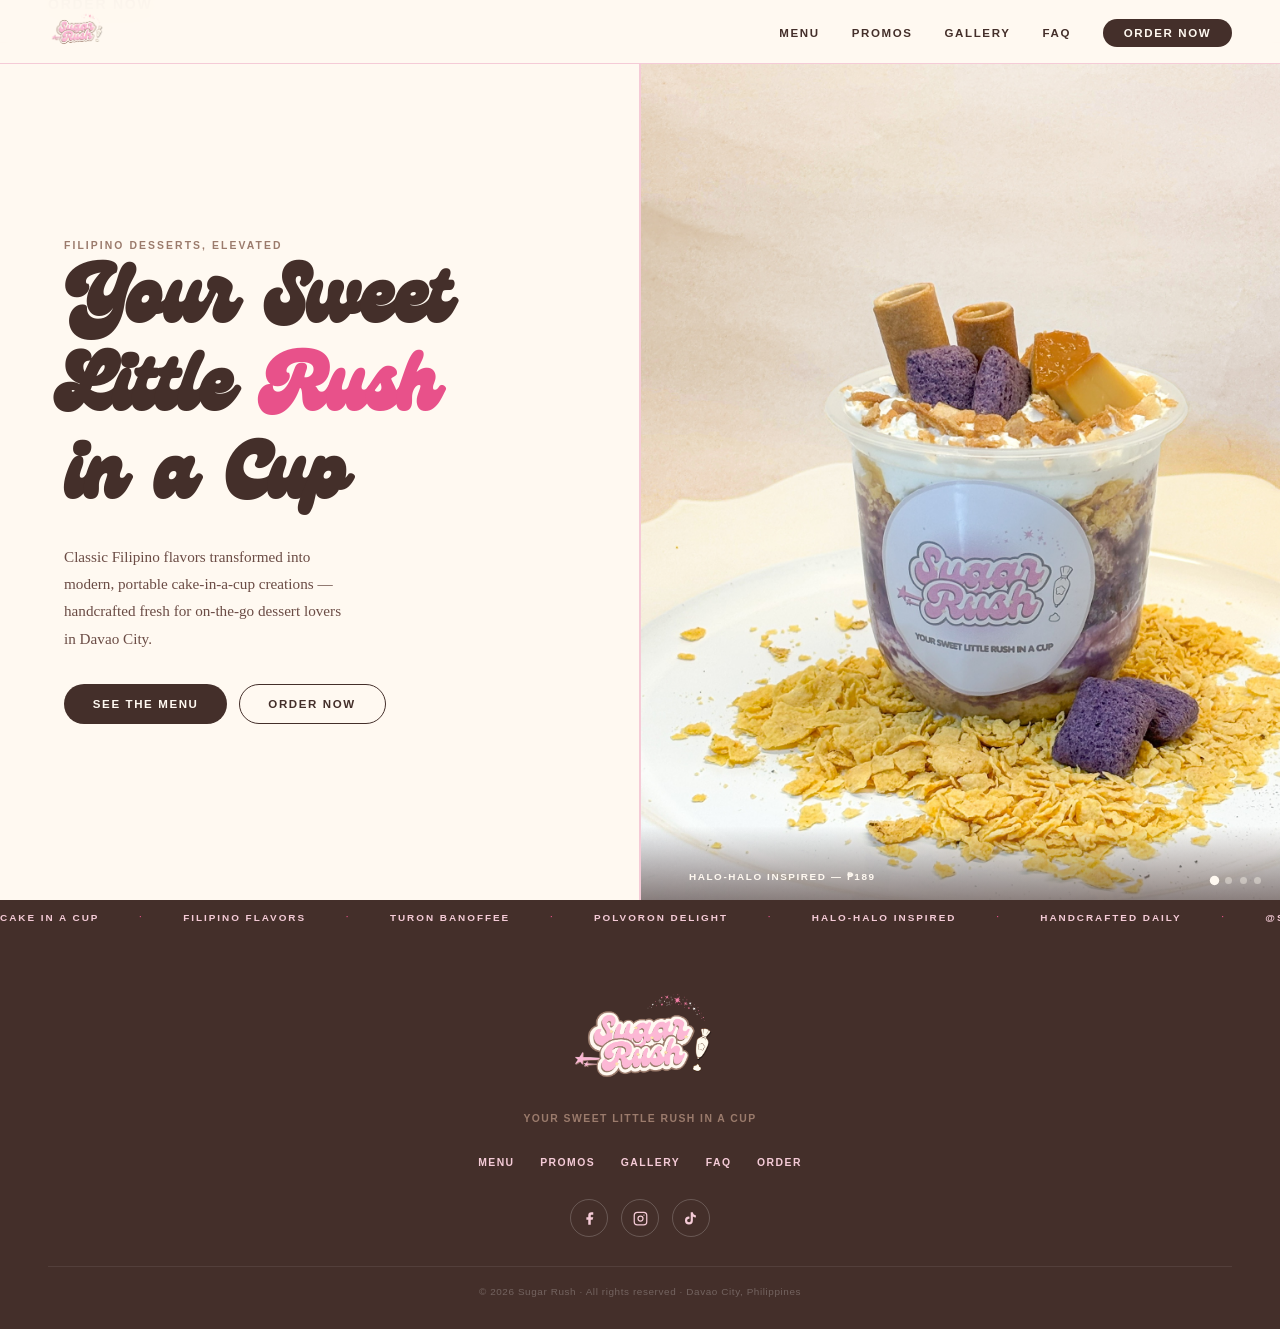
==== commit d664cec3: "added faq page and simplified index.html" ====
--- a/index.html
+++ b/index.html
@@ -10,13 +10,13 @@
 </head>
 <body>
 
-  <!-- NAV -->
   <nav id="navbar">
     <a href="index.html" class="nav-logo"><img src="images/logo.png" alt="Sugar Rush"></a>
     <ul class="nav-links">
       <li><a href="menu.html">Menu</a></li>
       <li><a href="promos.html">Promos</a></li>
       <li><a href="gallery.html">Gallery</a></li>
+      <li><a href="faq.html">FAQ</a></li>
       <li><a href="order.html" class="nav-cta">Order Now</a></li>
     </ul>
     <button class="nav-burger" id="navBurger">☰</button>
@@ -26,14 +26,15 @@
       <li><a href="menu.html">Menu</a></li>
       <li><a href="promos.html">Promos</a></li>
       <li><a href="gallery.html">Gallery</a></li>
+      <li><a href="faq.html">FAQ</a></li>
       <li><a href="order.html">Order Now</a></li>
     </ul>
   </div>
 
-  <!-- HERO -->
+  <!-- HERO — full viewport, image first on mobile -->
   <section class="hero">
 
-    <!-- Right: slideshow — first in DOM so image appears first on mobile -->
+    <!-- Image panel — first in DOM so it shows first on mobile -->
     <div class="hero-slideshow-panel">
       <div class="hero-slide active">
         <img src="images/products/halo_halo_inspired.jpg" alt="Halo-Halo Inspired">
@@ -47,18 +48,23 @@
         <img src="images/products/polvoron_delight.jpg" alt="Polvoron Delight">
         <div class="hero-slide-caption"><span>Polvoron Delight — ₱189</span></div>
       </div>
+      <div class="hero-slide">
+        <img src="images/product_poster.png" alt="Sugar Rush Cake in a Cup Series" style="object-fit: contain; background: #fce4ee;">
+        <div class="hero-slide-caption"><span>Cake in a Cup Series — Starting at ₱189</span></div>
+      </div>
       <div class="hero-slide-dots slide-dots">
         <button class="dot active" data-idx="0"></button>
         <button class="dot" data-idx="1"></button>
         <button class="dot" data-idx="2"></button>
+        <button class="dot" data-idx="3"></button>
       </div>
     </div>
 
-    <!-- Left: text — pushed below image on mobile via CSS order -->
+    <!-- Text panel -->
     <div class="hero-text-panel">
       <span class="eyebrow">Filipino Desserts, Elevated</span>
       <h1 class="hero-title">Your Sweet<br>Little <span>Rush</span><br>in a Cup</h1>
-      <p class="hero-sub">Classic Filipino flavors transformed into modern, portable cake-in-a-cup creations — handcrafted fresh, made for on-the-go dessert lovers.</p>
+      <p class="hero-sub">Classic Filipino flavors transformed into modern, portable cake-in-a-cup creations — handcrafted fresh for on-the-go dessert lovers in Davao City.</p>
       <div class="hero-btns">
         <a href="menu.html" class="btn btn-dark">See the Menu</a>
         <a href="order.html" class="btn btn-outline">Order Now</a>
@@ -87,106 +93,14 @@
     </div>
   </div>
 
-  <!-- PROMOS STRIP -->
-  <section class="promo-strip">
-    <div class="promo-strip-inner">
-      <div class="strip-header reveal">
-        <div class="strip-header-left">
-          <span class="eyebrow">Latest Offers</span>
-          <h2>Promos & Events</h2>
-        </div>
-        <a href="promos.html" class="strip-view-all">View All</a>
-      </div>
-      <div class="promo-cards reveal">
-        <a href="promos.html" class="promo-card">
-          <img src="images/promos/rush_hour.png" alt="Sugar Rush Hour">
-          <div class="promo-card-label">Sugar Rush Hour</div>
-        </a>
-        <a href="promos.html" class="promo-card">
-          <img src="images/promos/cake_bouquet.png" alt="Cake Bouquet">
-          <div class="promo-card-label">Cake Bouquet</div>
-        </a>
-        <a href="promos.html" class="promo-card">
-          <img src="images/promos/cupids.png" alt="Cup-id's Sweet Treat">
-          <div class="promo-card-label">Cup-id's Sweet Treat</div>
-        </a>
-        <a href="promos.html" class="promo-card">
-          <img src="images/promos/fill_your_cup.png" alt="Fill Your Own Cup">
-          <div class="promo-card-label">Fill Your Own Cup</div>
-        </a>
-      </div>
-    </div>
-  </section>
-
-  <!-- ABOUT TEASER -->
-  <div class="about-teaser">
-    <div class="about-teaser-img reveal">
-      <img src="images/gallery/station1.jpg" alt="Sugar Rush Cake Station">
-    </div>
-    <div class="about-teaser-text reveal">
-      <span class="eyebrow">About Sugar Rush</span>
-      <h2>A Sweet Idea Born<br>from <span>Craving</span></h2>
-      <div class="rule"></div>
-      <p>Sugar Rush transforms classic Filipino flavors into modern, portable cake-in-a-cup creations. We saw a gap in the market — repetitive dessert options, limited innovation, and a lack of convenience.</p>
-      <p>Every cup is layered with love, handcrafted fresh, and designed to give you that perfect sweet rush wherever you are.</p>
-      <div class="stat-row">
-        <div class="stat-item">
-          <strong>98%</strong>
-          <small>of people love cake</small>
-        </div>
-        <div class="stat-item">
-          <strong>3+</strong>
-          <small>Signature Flavors</small>
-        </div>
-        <div class="stat-item">
-          <strong>100%</strong>
-          <small>Fresh Ingredients</small>
-        </div>
-      </div>
-      <a href="menu.html" class="btn btn-dark">Explore the Menu</a>
-    </div>
-  </div>
-
-  <!-- REVIEWS -->
-  <section class="reviews-section">
-    <div class="reviews-section-header reveal">
-      <span class="eyebrow">What Customers Say</span>
-      <h2>Sweet Words from<br>Sweeter People</h2>
-    </div>
-    <div class="reviews-ticker">
-      <div class="review-card"><div class="review-stars">★★★★★</div><p class="review-text">"The Turon Banoffee is everything! Creamy, layered, and so uniquely Filipino. I order every week."</p><div class="reviewer">@trisha.eats <span class="reviewer-tag">· Repeat Customer</span></div></div>
-      <div class="review-card"><div class="review-stars">★★★★★</div><p class="review-text">"Brought Sugar Rush to our study group and everyone was obsessed. Gone in minutes!"</p><div class="reviewer">@marvs.snacks <span class="reviewer-tag">· Group Order</span></div></div>
-      <div class="review-card"><div class="review-stars">★★★★★</div><p class="review-text">"The packaging is cute, the layers are generous, and the taste is chef's kiss. My new go-to."</p><div class="reviewer">@bea.delights <span class="reviewer-tag">· First-Time Customer</span></div></div>
-      <div class="review-card"><div class="review-stars">★★★★★</div><p class="review-text">"Halo-Halo Inspired had me feeling like a kid again. A must-try for every Filipino dessert lover!"</p><div class="reviewer">@jules.eats <span class="reviewer-tag">· Repeat Customer</span></div></div>
-      <div class="review-card"><div class="review-stars">★★★★★</div><p class="review-text">"The Cake Bouquet was such a hit for my bestie's birthday. 10/10 would order again."</p><div class="reviewer">@camille.sweets <span class="reviewer-tag">· Gift Order</span></div></div>
-      <!-- duplicate for loop -->
-      <div class="review-card"><div class="review-stars">★★★★★</div><p class="review-text">"The Turon Banoffee is everything! Creamy, layered, and so uniquely Filipino. I order every week."</p><div class="reviewer">@trisha.eats <span class="reviewer-tag">· Repeat Customer</span></div></div>
-      <div class="review-card"><div class="review-stars">★★★★★</div><p class="review-text">"Brought Sugar Rush to our study group and everyone was obsessed. Gone in minutes!"</p><div class="reviewer">@marvs.snacks <span class="reviewer-tag">· Group Order</span></div></div>
-      <div class="review-card"><div class="review-stars">★★★★★</div><p class="review-text">"The packaging is cute, the layers are generous, and the taste is chef's kiss. My new go-to."</p><div class="reviewer">@bea.delights <span class="reviewer-tag">· First-Time Customer</span></div></div>
-      <div class="review-card"><div class="review-stars">★★★★★</div><p class="review-text">"Halo-Halo Inspired had me feeling like a kid again. A must-try for every Filipino dessert lover!"</p><div class="reviewer">@jules.eats <span class="reviewer-tag">· Repeat Customer</span></div></div>
-      <div class="review-card"><div class="review-stars">★★★★★</div><p class="review-text">"The Cake Bouquet was such a hit for my bestie's birthday. 10/10 would order again."</p><div class="reviewer">@camille.sweets <span class="reviewer-tag">· Gift Order</span></div></div>
-    </div>
-  </section>
-
-  <!-- CTA -->
-  <section class="cta-block">
-    <h2>Ready for Your Rush?</h2>
-    <p>Life's too short for boring desserts. Treat yourself and your barkada to something truly special.</p>
-    <div class="cta-btns">
-      <a href="menu.html" class="btn btn-white">Browse Menu</a>
-      <a href="order.html" class="btn btn-pink">Order Now</a>
-    </div>
-  </section>
-
-  <!-- FOOTER -->
   <footer>
-    <div class="footer-logo-wrap"><img src="images/logo.png" alt="Sugar Rush"></div>
-    <span class="footer-brand">Sugar Rush</span>
+    <div class="footer-logo-wrap footer-logo-dark"><img src="images/logo.png" alt="Sugar Rush"></div>
     <span class="footer-tagline">Your Sweet Little Rush in a Cup</span>
     <ul class="footer-nav">
       <li><a href="menu.html">Menu</a></li>
       <li><a href="promos.html">Promos</a></li>
       <li><a href="gallery.html">Gallery</a></li>
+      <li><a href="faq.html">FAQ</a></li>
       <li><a href="order.html">Order</a></li>
     </ul>
     <div class="footer-socials">
--- a/styles.css
+++ b/styles.css
@@ -985,3 +985,108 @@
   .reviews-section-header { padding: 0 3rem 2rem; }
   .reviews-ticker { padding: 0 3rem; }
 }
+
+/* ─── CAKE STATION TEASER ────────────────── */
+.coming-soon-badge {
+  display: inline-block;
+  background: var(--brown);
+  color: var(--cream);
+  font-size: .6rem;
+  font-weight: 800;
+  letter-spacing: .18em;
+  text-transform: uppercase;
+  padding: .35rem .9rem;
+  border-radius: 100px;
+  margin-bottom: .5rem;
+}
+
+.cake-station-teaser { background: var(--cream-dark); }
+.cake-station-teaser .product-main-img { opacity: .92; }
+
+.station-what-wrap { margin-bottom: 1.8rem; }
+
+/* ─── ORDER: ADD-ONS CHECKBOXES ──────────── */
+.addons-grid {
+  display: grid;
+  grid-template-columns: 1fr 1fr;
+  gap: .45rem;
+  margin-top: .5rem;
+}
+.addon-item {
+  display: flex;
+  align-items: center;
+  gap: .55rem;
+  padding: .55rem .7rem;
+  border-radius: 8px;
+  border: 1.5px solid rgba(68,47,42,.14);
+  background: var(--cream);
+  cursor: pointer;
+  transition: border-color .2s, background .2s;
+  user-select: none;
+}
+.addon-item:hover { border-color: var(--pink-vivid); }
+.addon-item.selected {
+  border-color: var(--pink-vivid);
+  background: rgba(232,81,138,.06);
+}
+.addon-item input[type="checkbox"] {
+  width: 15px; height: 15px;
+  accent-color: var(--pink-vivid);
+  cursor: pointer;
+  flex-shrink: 0;
+  margin: 0;
+  padding: 0;
+  border-radius: 4px;
+}
+.addon-label {
+  font-size: .78rem;
+  font-weight: 700;
+  color: var(--brown);
+  line-height: 1.3;
+}
+.addon-price {
+  font-size: .65rem;
+  font-weight: 700;
+  color: var(--taupe);
+  letter-spacing: .04em;
+  display: block;
+}
+
+/* ─── PRODUCT POSTER BANNER ──────────────── */
+.poster-banner {
+  border-bottom: 1.5px solid var(--pink-light);
+  background: var(--pink-light);
+  display: flex;
+  justify-content: center;
+  overflow: hidden;
+}
+.poster-banner img {
+  width: 100%;
+  max-width: 600px;
+  display: block;
+  object-fit: cover;
+}
+
+/* ─── FOOTER DARK LOGO ───────────────────── */
+.footer-logo-dark img {
+  height: 120px;
+  width: auto;
+  object-fit: contain;
+  border-radius: 0;
+  /* logo has black bg so we clip just the logo area */
+  mix-blend-mode: normal;
+}
+
+/* ─── PROMO PAGE POSTER ──────────────────── */
+.promo-poster {
+  border-radius: 14px;
+  overflow: hidden;
+  border: 1.5px solid var(--pink-light);
+  margin-bottom: 2rem;
+  max-width: 480px;
+}
+.promo-poster img {
+  width: 100%;
+  display: block;
+  object-fit: cover;
+}
